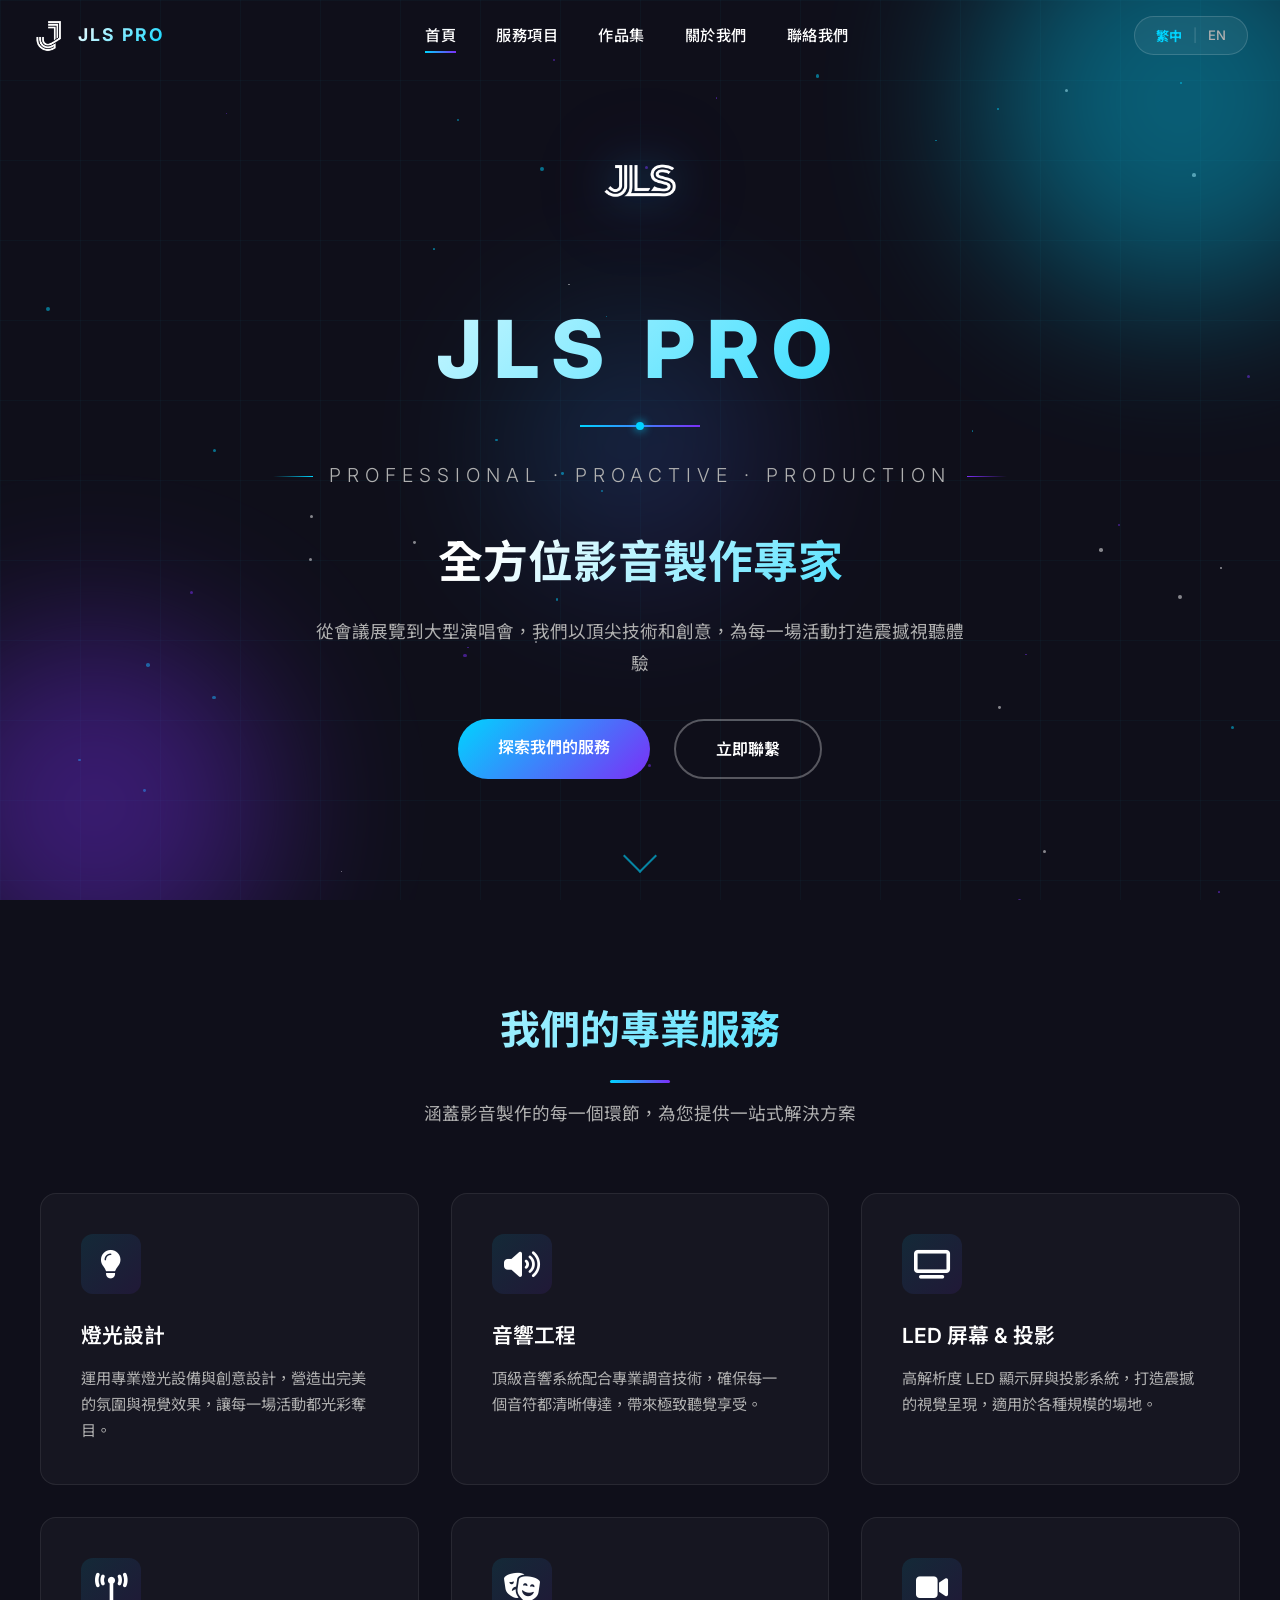
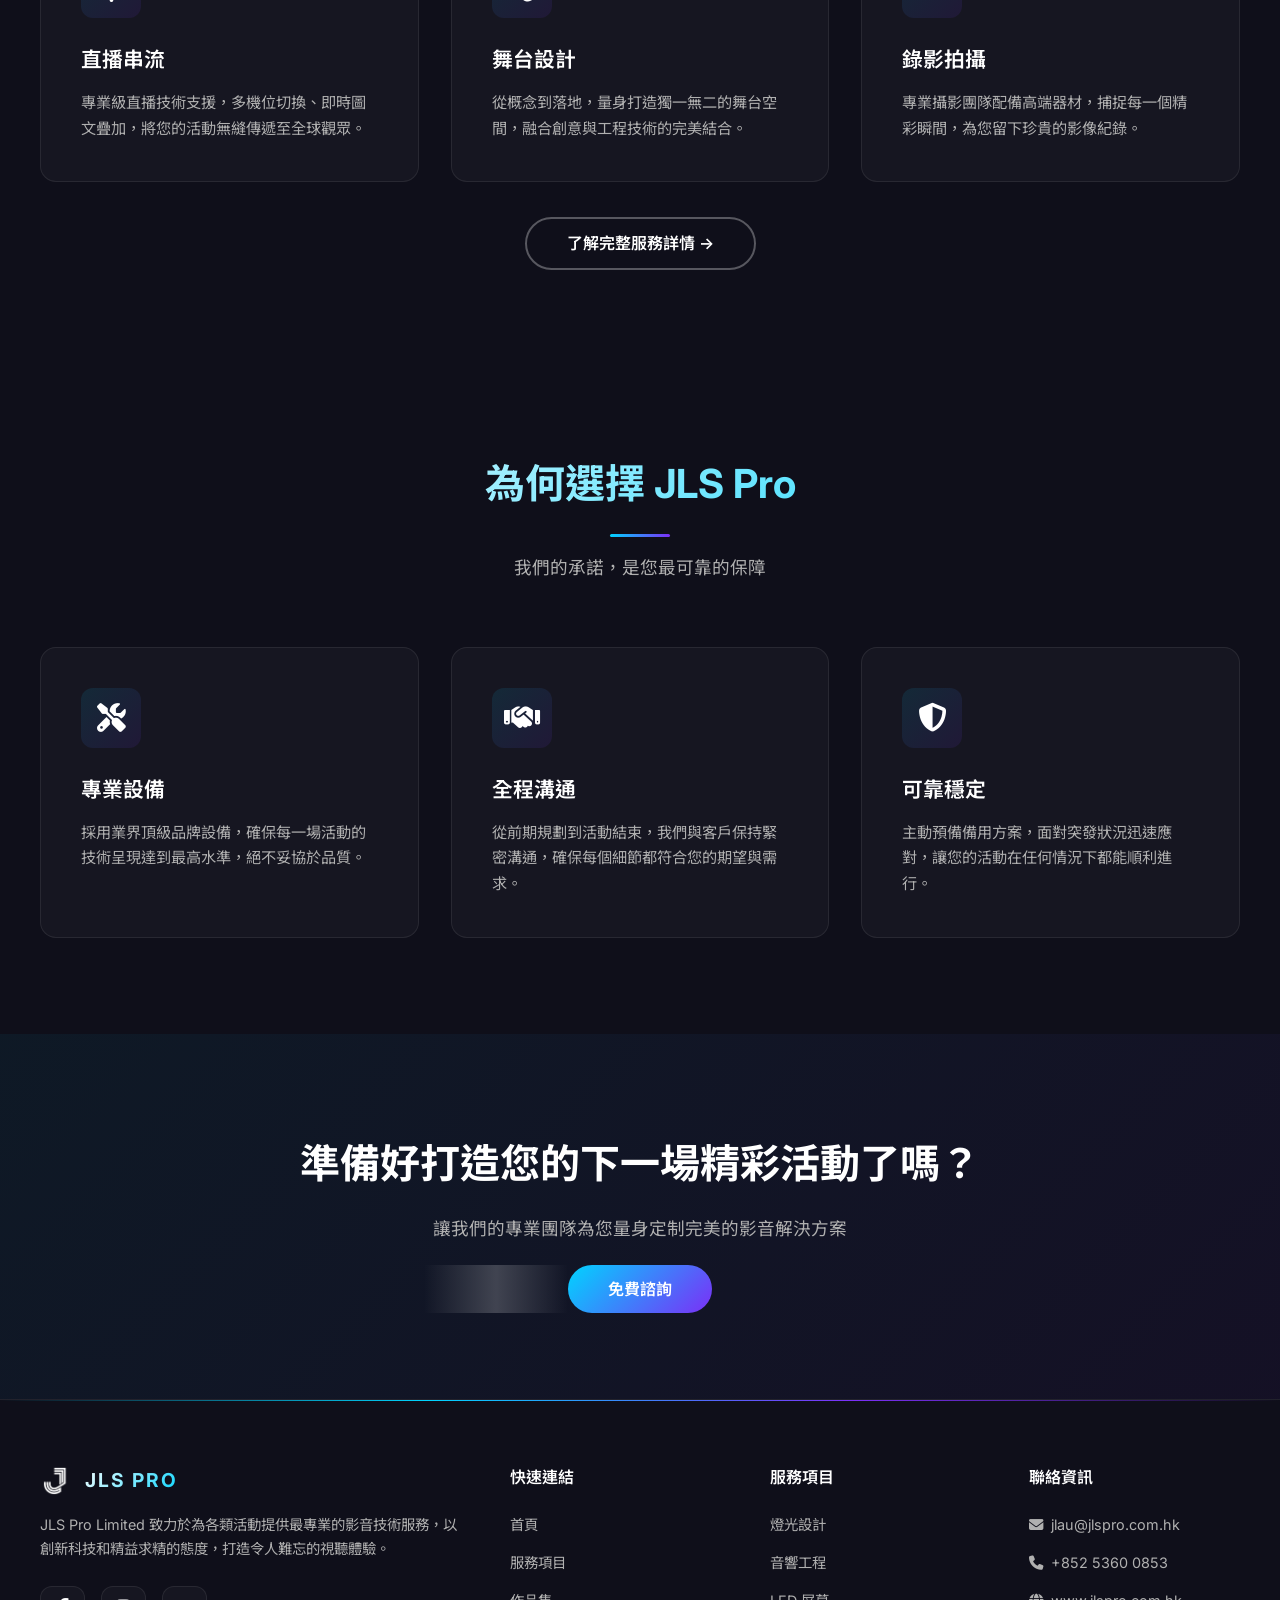
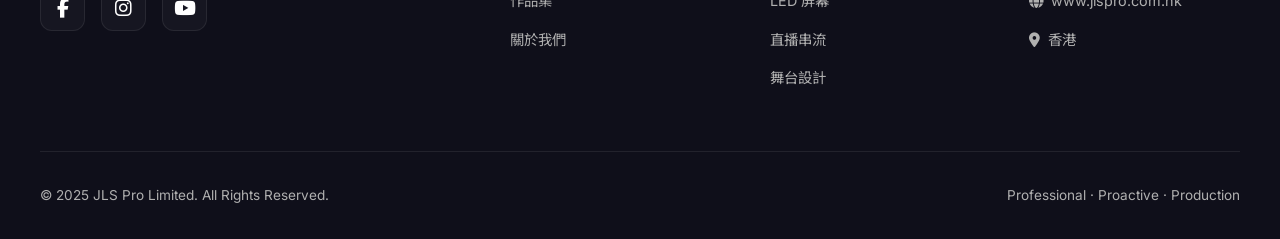
==== index.html @ c94f0316 "UI updates based on user feedback: - Remove horizontal scanline/glow effect from homepage - Replace " ====
<!DOCTYPE html>
<html lang="zh-Hant">
<head>
    <meta charset="UTF-8">
    <meta name="viewport" content="width=device-width, initial-scale=1.0">
    <title>JLS Pro Limited | Professional · Proactive · Production</title>
    <meta name="description" content="JLS Pro Limited 提供全方位影音服務，涵蓋燈光設計、音響工程、LED 屏幕、直播串流、舞台設計等專業服務。">
    <link rel="icon" type="image/png" href="assets/images/Jb.png">
    <link href="https://fonts.googleapis.com/css2?family=Inter:wght@300;400;500;600;700;800&family=Noto+Sans+TC:wght@300;400;500;700&display=swap" rel="stylesheet">
    <link rel="stylesheet" href="https://cdnjs.cloudflare.com/ajax/libs/font-awesome/6.5.0/css/all.min.css">
    <link rel="stylesheet" href="assets/css/style.css">
</head>
<body>
    <!-- Navigation -->
    <nav class="navbar">
        <div class="nav-container">
            <a href="index.html" class="nav-logo">
                <img src="assets/images/Jb.png" alt="JLS Pro">
                <span class="nav-logo-text">JLS PRO</span>
            </a>
            <ul class="nav-links">
                <li><a href="index.html" class="active" data-zh="首頁" data-en="Home">首頁</a></li>
                <li><a href="services.html" data-zh="服務項目" data-en="Services">服務項目</a></li>
                <li><a href="portfolio.html" data-zh="作品集" data-en="Portfolio">作品集</a></li>
                <li><a href="about.html" data-zh="關於我們" data-en="About">關於我們</a></li>
                <li><a href="contact.html" data-zh="聯絡我們" data-en="Contact">聯絡我們</a></li>
            </ul>
            <button id="lang-toggle" class="lang-toggle" aria-label="Switch Language">
                <span class="lang-opt-zh active">繁中</span>
                <span class="lang-separator">|</span>
                <span class="lang-opt-en">EN</span>
            </button>
            <div class="mobile-toggle">
                <span></span>
                <span></span>
                <span></span>
            </div>
        </div>
    </nav>

    <!-- Hero Section - Redesigned -->
    <section class="hero">
        <div class="hero-bg-animation"></div>
        <div class="hero-grid-lines"></div>
        <div class="hero-glow-orbs">
            <div class="orb orb-1"></div>
            <div class="orb orb-2"></div>
            <div class="orb orb-3"></div>
        </div>

        <div class="hero-content">
            <div class="hero-brand-mark">
                <img src="assets/images/JLSw.png" alt="JLS" class="j-icon">
            </div>
            <h1 class="hero-brand-title">JLS PRO</h1>
            <div class="hero-brand-line"></div>
            <p class="hero-tagline">Professional · Proactive · Production</p>
            <h2 class="hero-title" data-zh="全方位影音製作專家" data-en="Complete Audio Visual Production Experts">全方位影音製作專家</h2>
            <p class="hero-subtitle" data-zh="從會議展覽到大型演唱會，我們以頂尖技術和創意，為每一場活動打造震撼視聽體驗" data-en="From conferences and exhibitions to large-scale concerts, we deliver stunning audio visual experiences with cutting-edge technology and creativity">從會議展覽到大型演唱會，我們以頂尖技術和創意，為每一場活動打造震撼視聽體驗</p>
            <div class="hero-cta">
                <a href="services.html" class="btn-primary" data-zh="探索我們的服務" data-en="Explore Our Services">探索我們的服務</a>
                <a href="contact.html" class="btn-secondary" data-zh="立即聯繫" data-en="Get in Touch">立即聯繫</a>
            </div>
        </div>
        <div class="hero-scroll-indicator">
            <span></span>
        </div>
    </section>

    <!-- Services Overview -->
    <section class="section section-dark" id="services-overview">
        <div class="container">
            <div class="section-header animate-on-scroll">
                <h2 data-zh="我們的專業服務" data-en="Our Professional Services">我們的專業服務</h2>
                <div class="section-divider"></div>
                <p data-zh="涵蓋影音製作的每一個環節，為您提供一站式解決方案" data-en="Covering every aspect of AV production with comprehensive one-stop solutions">涵蓋影音製作的每一個環節，為您提供一站式解決方案</p>
            </div>
            <div class="services-grid">
                <div class="service-card animate-on-scroll stagger-1">
                    <div class="service-icon"><i class="fas fa-lightbulb"></i></div>
                    <h3 data-zh="燈光設計" data-en="Lighting Design">燈光設計</h3>
                    <p data-zh="運用專業燈光設備與創意設計，營造出完美的氛圍與視覺效果，讓每一場活動都光彩奪目。" data-en="Utilising professional lighting equipment and creative design to craft the perfect ambience and visual effects, making every event shine.">運用專業燈光設備與創意設計，營造出完美的氛圍與視覺效果，讓每一場活動都光彩奪目。</p>
                </div>
                <div class="service-card animate-on-scroll stagger-2">
                    <div class="service-icon"><i class="fas fa-volume-up"></i></div>
                    <h3 data-zh="音響工程" data-en="Sound Engineering">音響工程</h3>
                    <p data-zh="頂級音響系統配合專業調音技術，確保每一個音符都清晰傳達，帶來極致聽覺享受。" data-en="Premium sound systems paired with professional mixing techniques, ensuring every note is delivered with crystal clarity for an exceptional auditory experience.">頂級音響系統配合專業調音技術，確保每一個音符都清晰傳達，帶來極致聽覺享受。</p>
                </div>
                <div class="service-card animate-on-scroll stagger-3">
                    <div class="service-icon"><i class="fas fa-tv"></i></div>
                    <h3 data-zh="LED 屏幕 & 投影" data-en="LED Screens & Projection">LED 屏幕 &amp; 投影</h3>
                    <p data-zh="高解析度 LED 顯示屏與投影系統，打造震撼的視覺呈現，適用於各種規模的場地。" data-en="High-resolution LED displays and projection systems delivering impactful visual presentations for venues of all sizes.">高解析度 LED 顯示屏與投影系統，打造震撼的視覺呈現，適用於各種規模的場地。</p>
                </div>
                <div class="service-card animate-on-scroll stagger-4">
                    <div class="service-icon"><i class="fas fa-broadcast-tower"></i></div>
                    <h3 data-zh="直播串流" data-en="Live Streaming">直播串流</h3>
                    <p data-zh="專業級直播技術支援，多機位切換、即時圖文疊加，將您的活動無縫傳遞至全球觀眾。" data-en="Professional live streaming support with multi-camera switching and real-time graphics overlay, seamlessly broadcasting your event to a global audience.">專業級直播技術支援，多機位切換、即時圖文疊加，將您的活動無縫傳遞至全球觀眾。</p>
                </div>
                <div class="service-card animate-on-scroll stagger-5">
                    <div class="service-icon"><i class="fas fa-theater-masks"></i></div>
                    <h3 data-zh="舞台設計" data-en="Stage Design">舞台設計</h3>
                    <p data-zh="從概念到落地，量身打造獨一無二的舞台空間，融合創意與工程技術的完美結合。" data-en="From concept to execution, we create bespoke stage environments that seamlessly blend creative vision with engineering excellence.">從概念到落地，量身打造獨一無二的舞台空間，融合創意與工程技術的完美結合。</p>
                </div>
                <div class="service-card animate-on-scroll stagger-6">
                    <div class="service-icon"><i class="fas fa-video"></i></div>
                    <h3 data-zh="錄影拍攝" data-en="Video Production">錄影拍攝</h3>
                    <p data-zh="專業攝影團隊配備高端器材，捕捉每一個精彩瞬間，為您留下珍貴的影像紀錄。" data-en="Our professional videography team equipped with high-end gear captures every memorable moment, preserving precious visual records for you.">專業攝影團隊配備高端器材，捕捉每一個精彩瞬間，為您留下珍貴的影像紀錄。</p>
                </div>
            </div>
            <div style="text-align: center; margin-top: 3rem;" class="animate-on-scroll">
                <a href="services.html" class="btn-secondary" data-zh="了解完整服務詳情 →" data-en="View Full Service Details →">了解完整服務詳情 →</a>
            </div>
        </div>
    </section>

    <!-- Why Choose Us -->
    <section class="section section-darker" id="why-us">
        <div class="container">
            <div class="section-header animate-on-scroll">
                <h2 data-zh="為何選擇 JLS Pro" data-en="Why Choose JLS Pro">為何選擇 JLS Pro</h2>
                <div class="section-divider"></div>
                <p data-zh="我們的承諾，是您最可靠的保障" data-en="Our commitment is your most reliable assurance">我們的承諾，是您最可靠的保障</p>
            </div>
            <div class="services-grid">
                <div class="service-card animate-on-scroll stagger-1">
                    <div class="service-icon"><i class="fas fa-tools"></i></div>
                    <h3 data-zh="專業設備" data-en="Professional Equipment">專業設備</h3>
                    <p data-zh="採用業界頂級品牌設備，確保每一場活動的技術呈現達到最高水準，絕不妥協於品質。" data-en="We deploy industry-leading equipment to ensure the highest technical standards at every event, never compromising on quality.">採用業界頂級品牌設備，確保每一場活動的技術呈現達到最高水準，絕不妥協於品質。</p>
                </div>
                <div class="service-card animate-on-scroll stagger-2">
                    <div class="service-icon"><i class="fas fa-handshake"></i></div>
                    <h3 data-zh="全程溝通" data-en="End-to-End Communication">全程溝通</h3>
                    <p data-zh="從前期規劃到活動結束，我們與客戶保持緊密溝通，確保每個細節都符合您的期望與需求。" data-en="From pre-production planning to event wrap-up, we maintain close communication with clients to ensure every detail meets your expectations.">從前期規劃到活動結束，我們與客戶保持緊密溝通，確保每個細節都符合您的期望與需求。</p>
                </div>
                <div class="service-card animate-on-scroll stagger-3">
                    <div class="service-icon"><i class="fas fa-shield-alt"></i></div>
                    <h3 data-zh="可靠穩定" data-en="Reliable & Dependable">可靠穩定</h3>
                    <p data-zh="主動預備備用方案，面對突發狀況迅速應對，讓您的活動在任何情況下都能順利進行。" data-en="We proactively prepare contingency plans and respond swiftly to unexpected situations, ensuring your event runs smoothly under any circumstances.">主動預備備用方案，面對突發狀況迅速應對，讓您的活動在任何情況下都能順利進行。</p>
                </div>
            </div>
        </div>
    </section>

    <!-- CTA Section -->
    <section class="cta-section section-darker">
        <div class="container animate-on-scroll">
            <h2 data-zh="準備好打造您的下一場精彩活動了嗎？" data-en="Ready to Create Your Next Outstanding Event?">準備好打造您的下一場精彩活動了嗎？</h2>
            <p data-zh="讓我們的專業團隊為您量身定制完美的影音解決方案" data-en="Let our professional team tailor the perfect AV solution for you">讓我們的專業團隊為您量身定制完美的影音解決方案</p>
            <a href="contact.html" class="btn-primary" data-zh="免費諮詢" data-en="Free Consultation">免費諮詢</a>
        </div>
    </section>

    <!-- Footer -->
    <footer class="footer">
        <div class="footer-grid">
            <div class="footer-brand">
                <div class="footer-brand-header">
                    <img src="assets/images/Jb.png" alt="JLS Pro">
                    <span class="footer-brand-name">JLS PRO</span>
                </div>
                <p data-zh="JLS Pro Limited 致力於為各類活動提供最專業的影音技術服務，以創新科技和精益求精的態度，打造令人難忘的視聽體驗。" data-en="JLS Pro Limited is dedicated to providing professional audio visual technical services for all types of events, delivering unforgettable experiences through innovative technology and relentless pursuit of excellence.">JLS Pro Limited 致力於為各類活動提供最專業的影音技術服務，以創新科技和精益求精的態度，打造令人難忘的視聽體驗。</p>
                <div class="social-links" style="margin-top: 1.5rem;">
                    <a href="https://www.facebook.com/profile.php?id=61583541550779" target="_blank" class="social-link"><i class="fab fa-facebook-f"></i></a>
                    <a href="#" class="social-link"><i class="fab fa-instagram"></i></a>
                    <a href="#" class="social-link"><i class="fab fa-youtube"></i></a>
                </div>
            </div>
            <div class="footer-col">
                <h4 data-zh="快速連結" data-en="Quick Links">快速連結</h4>
                <ul>
                    <li><a href="index.html" data-zh="首頁" data-en="Home">首頁</a></li>
                    <li><a href="services.html" data-zh="服務項目" data-en="Services">服務項目</a></li>
                    <li><a href="portfolio.html" data-zh="作品集" data-en="Portfolio">作品集</a></li>
                    <li><a href="about.html" data-zh="關於我們" data-en="About">關於我們</a></li>
                </ul>
            </div>
            <div class="footer-col">
                <h4 data-zh="服務項目" data-en="Services">服務項目</h4>
                <ul>
                    <li><a href="services.html" data-zh="燈光設計" data-en="Lighting Design">燈光設計</a></li>
                    <li><a href="services.html" data-zh="音響工程" data-en="Sound Engineering">音響工程</a></li>
                    <li><a href="services.html" data-zh="LED 屏幕" data-en="LED Screens">LED 屏幕</a></li>
                    <li><a href="services.html" data-zh="直播串流" data-en="Live Streaming">直播串流</a></li>
                    <li><a href="services.html" data-zh="舞台設計" data-en="Stage Design">舞台設計</a></li>
                </ul>
            </div>
            <div class="footer-col">
                <h4 data-zh="聯絡資訊" data-en="Contact Info">聯絡資訊</h4>
                <ul>
                    <li><a href="mailto:jlau@jlspro.com.hk" data-zh-html="<i class='fas fa-envelope' style='margin-right: 8px;'></i>jlau@jlspro.com.hk" data-en-html="<i class='fas fa-envelope' style='margin-right: 8px;'></i>jlau@jlspro.com.hk"><i class="fas fa-envelope" style="margin-right: 8px;"></i>jlau@jlspro.com.hk</a></li>
                    <li><a href="tel:+85253600853" data-zh-html="<i class='fas fa-phone' style='margin-right: 8px;'></i>+852 5360 0853" data-en-html="<i class='fas fa-phone' style='margin-right: 8px;'></i>+852 5360 0853"><i class="fas fa-phone" style="margin-right: 8px;"></i>+852 5360 0853</a></li>
                    <li><a href="https://www.jlspro.com.hk" target="_blank" data-zh-html="<i class='fas fa-globe' style='margin-right: 8px;'></i>www.jlspro.com.hk" data-en-html="<i class='fas fa-globe' style='margin-right: 8px;'></i>www.jlspro.com.hk"><i class="fas fa-globe" style="margin-right: 8px;"></i>www.jlspro.com.hk</a></li>
                    <li><a href="contact.html" data-zh-html="<i class='fas fa-map-marker-alt' style='margin-right: 8px;'></i>香港" data-en-html="<i class='fas fa-map-marker-alt' style='margin-right: 8px;'></i>Hong Kong"><i class="fas fa-map-marker-alt" style="margin-right: 8px;"></i>香港</a></li>
                </ul>
            </div>
        </div>
        <div class="footer-bottom">
            <p>&copy; 2025 JLS Pro Limited. All Rights Reserved.</p>
            <p>Professional · Proactive · Production</p>
        </div>
    </footer>

    <script src="assets/js/main.js"></script>
    <script src="assets/js/lang.js"></script>
</body>
</html>
---- assets/css/style.css ----
/* ========================================
   JLS Pro Limited - Main Stylesheet
   Professional · Proactive · Production
   Redesigned: Tech-forward, Dynamic, Premium AV
   ======================================== */

/* CSS Variables */
:root {
    --primary-black: #0a0a0a;
    --secondary-black: #1a1a2e;
    --dark-bg: #0f0f1a;
    --accent-blue: #00d4ff;
    --accent-purple: #7b2ff7;
    --gradient-start: #00d4ff;
    --gradient-end: #7b2ff7;
    --text-white: #ffffff;
    --text-gray: #b0b0b0;
    --text-light-gray: #e0e0e0;
    --card-bg: rgba(255, 255, 255, 0.03);
    --card-border: rgba(255, 255, 255, 0.08);
    --glow-blue: rgba(0, 212, 255, 0.3);
    --glow-purple: rgba(123, 47, 247, 0.3);
    --font-main: 'Inter', 'Noto Sans TC', sans-serif;
    --transition-smooth: all 0.4s cubic-bezier(0.4, 0, 0.2, 1);
}

/* Reset & Base */
*, *::before, *::after {
    margin: 0;
    padding: 0;
    box-sizing: border-box;
}

html {
    scroll-behavior: smooth;
    font-size: 16px;
}

body {
    font-family: var(--font-main);
    background-color: var(--dark-bg);
    color: var(--text-white);
    line-height: 1.7;
    overflow-x: hidden;
}

a {
    text-decoration: none;
    color: inherit;
    transition: var(--transition-smooth);
}

img {
    max-width: 100%;
    height: auto;
}

/* ========================================
   Navigation
   ======================================== */
.navbar {
    position: fixed;
    top: 0;
    left: 0;
    width: 100%;
    z-index: 1000;
    padding: 1rem 2rem;
    transition: var(--transition-smooth);
    background: transparent;
}

.navbar.scrolled {
    background: rgba(10, 10, 10, 0.95);
    backdrop-filter: blur(20px);
    border-bottom: 1px solid var(--card-border);
    padding: 0.7rem 2rem;
}

.nav-container {
    max-width: 1400px;
    margin: 0 auto;
    display: flex;
    justify-content: space-between;
    align-items: center;
}

.nav-logo {
    display: flex;
    align-items: center;
    gap: 0.6rem;
}

.nav-logo img {
    height: 36px;
    width: 36px;
    object-fit: contain;
    filter: invert(1);
    transition: var(--transition-smooth);
}

.navbar.scrolled .nav-logo img {
    height: 30px;
    width: 30px;
}

.nav-logo-text {
    font-size: 1.1rem;
    font-weight: 700;
    letter-spacing: 2px;
    background: linear-gradient(135deg, var(--text-white), var(--accent-blue));
    -webkit-background-clip: text;
    -webkit-text-fill-color: transparent;
    background-clip: text;
}

.nav-links {
    display: flex;
    list-style: none;
    gap: 2.5rem;
}

.nav-links a {
    font-size: 0.95rem;
    font-weight: 500;
    letter-spacing: 0.5px;
    position: relative;
    padding: 0.5rem 0;
}

.nav-links a::after {
    content: '';
    position: absolute;
    bottom: 0;
    left: 0;
    width: 0;
    height: 2px;
    background: linear-gradient(90deg, var(--accent-blue), var(--accent-purple));
    transition: width 0.3s ease;
}

.nav-links a:hover::after,
.nav-links a.active::after {
    width: 100%;
}

.nav-links a:hover {
    color: var(--accent-blue);
}

/* Mobile Menu */
.mobile-toggle {
    display: none;
    flex-direction: column;
    gap: 5px;
    cursor: pointer;
    z-index: 1001;
}

.mobile-toggle span {
    width: 28px;
    height: 2px;
    background: var(--text-white);
    transition: var(--transition-smooth);
}

/* ========================================
   Hero Section - Redesigned
   ======================================== */
.hero {
    position: relative;
    min-height: 100vh;
    display: flex;
    align-items: center;
    justify-content: center;
    overflow: hidden;
    background: var(--dark-bg);
}

.hero-bg-animation {
    position: absolute;
    top: 0;
    left: 0;
    width: 100%;
    height: 100%;
    z-index: 0;
}

.hero-bg-animation .particle {
    position: absolute;
    width: 2px;
    height: 2px;
    background: var(--accent-blue);
    border-radius: 50%;
    animation: float-particle 6s infinite ease-in-out;
    opacity: 0.5;
}

@keyframes float-particle {
    0%, 100% { transform: translateY(0) translateX(0); opacity: 0.5; }
    50% { transform: translateY(-100px) translateX(50px); opacity: 1; }
}

.hero-grid-lines {
    position: absolute;
    top: 0;
    left: 0;
    width: 100%;
    height: 100%;
    background-image: 
        linear-gradient(rgba(0, 212, 255, 0.03) 1px, transparent 1px),
        linear-gradient(90deg, rgba(0, 212, 255, 0.03) 1px, transparent 1px);
    background-size: 80px 80px;
    animation: grid-move 20s linear infinite;
}

@keyframes grid-move {
    0% { transform: perspective(500px) rotateX(60deg) translateY(0); }
    100% { transform: perspective(500px) rotateX(60deg) translateY(80px); }
}

/* Hero Glow Orbs */
.hero-glow-orbs {
    position: absolute;
    top: 0;
    left: 0;
    width: 100%;
    height: 100%;
    z-index: 0;
    overflow: hidden;
}

.hero-glow-orbs .orb {
    position: absolute;
    border-radius: 50%;
    filter: blur(80px);
    opacity: 0.4;
    animation: orb-float 8s ease-in-out infinite;
}

.hero-glow-orbs .orb-1 {
    width: 400px;
    height: 400px;
    background: var(--accent-blue);
    top: -100px;
    right: -100px;
    animation-delay: 0s;
}

.hero-glow-orbs .orb-2 {
    width: 350px;
    height: 350px;
    background: var(--accent-purple);
    bottom: -80px;
    left: -80px;
    animation-delay: 3s;
}

.hero-glow-orbs .orb-3 {
    width: 250px;
    height: 250px;
    background: linear-gradient(135deg, var(--accent-blue), var(--accent-purple));
    top: 50%;
    left: 50%;
    transform: translate(-50%, -50%);
    animation-delay: 5s;
    opacity: 0.2;
}

@keyframes orb-float {
    0%, 100% { transform: translate(0, 0) scale(1); }
    33% { transform: translate(30px, -30px) scale(1.05); }
    66% { transform: translate(-20px, 20px) scale(0.95); }
}

.hero-glow-orbs .orb-3 {
    animation-name: orb-float-center;
}

@keyframes orb-float-center {
    0%, 100% { transform: translate(-50%, -50%) scale(1); }
    33% { transform: translate(-50%, -50%) scale(1.1); }
    66% { transform: translate(-50%, -50%) scale(0.9); }
}

/* Hero Content */
.hero-content {
    position: relative;
    z-index: 2;
    text-align: center;
    padding: 0 2rem;
    max-width: 900px;
}

/* Hero Brand Mark - CSS J Letter */
.hero-brand-mark {
    position: relative;
    display: inline-block;
    margin-bottom: 2rem;
}

.hero-brand-mark .j-icon {
    width: 120px;
    height: 120px;
    object-fit: contain;
    filter: drop-shadow(0 0 20px var(--glow-blue)) drop-shadow(0 0 40px var(--glow-purple));
    animation: brand-pulse 4s ease-in-out infinite;
}

@keyframes brand-pulse {
    0%, 100% { 
        filter: drop-shadow(0 0 20px var(--glow-blue)) drop-shadow(0 0 40px rgba(123, 47, 247, 0.2));
        transform: scale(1);
    }
    50% { 
        filter: drop-shadow(0 0 30px var(--glow-purple)) drop-shadow(0 0 60px var(--glow-blue));
        transform: scale(1.05);
    }
}

/* Hero Main Title - JLS PRO as CSS text */
.hero-brand-title {
    font-size: 5rem;
    font-weight: 800;
    letter-spacing: 12px;
    margin-bottom: 0.5rem;
    background: linear-gradient(135deg, #ffffff 0%, var(--accent-blue) 50%, var(--accent-purple) 100%);
    -webkit-background-clip: text;
    -webkit-text-fill-color: transparent;
    background-clip: text;
    background-size: 200% 200%;
    animation: gradient-shift 4s ease-in-out infinite, fadeInUp 1s ease 0.2s both;
    position: relative;
    text-transform: uppercase;
}

.hero-brand-title::after {
    content: 'JLS PRO';
    position: absolute;
    top: 0;
    left: 0;
    width: 100%;
    font-size: 5rem;
    font-weight: 800;
    letter-spacing: 12px;
    background: linear-gradient(135deg, var(--accent-blue), var(--accent-purple));
    -webkit-background-clip: text;
    -webkit-text-fill-color: transparent;
    background-clip: text;
    opacity: 0;
    animation: text-flicker 4s ease-in-out infinite;
    pointer-events: none;
}

@keyframes gradient-shift {
    0%, 100% { background-position: 0% 50%; }
    50% { background-position: 100% 50%; }
}

@keyframes text-flicker {
    0%, 100% { opacity: 0; }
    50% { opacity: 0.3; }
}

/* Hero Tagline - Professional · Proactive · Production */
.hero-tagline {
    font-size: 1.2rem;
    color: var(--text-gray);
    letter-spacing: 6px;
    margin-bottom: 2rem;
    animation: fadeInUp 1s ease 0.4s both;
    position: relative;
    text-transform: uppercase;
    font-weight: 300;
}

.hero-tagline::before,
.hero-tagline::after {
    content: '';
    display: inline-block;
    width: 40px;
    height: 1px;
    background: linear-gradient(90deg, transparent, var(--accent-blue));
    vertical-align: middle;
    margin: 0 1rem;
}

.hero-tagline::after {
    background: linear-gradient(90deg, var(--accent-purple), transparent);
}

/* Decorative line under brand */
.hero-brand-line {
    width: 120px;
    height: 2px;
    background: linear-gradient(90deg, var(--accent-blue), var(--accent-purple));
    margin: 0 auto 2rem;
    position: relative;
    animation: fadeInUp 1s ease 0.3s both;
}

.hero-brand-line::before {
    content: '';
    position: absolute;
    top: -3px;
    left: 50%;
    transform: translateX(-50%);
    width: 8px;
    height: 8px;
    background: var(--accent-blue);
    border-radius: 50%;
    box-shadow: 0 0 10px var(--accent-blue);
    animation: line-dot-pulse 2s ease-in-out infinite;
}

@keyframes line-dot-pulse {
    0%, 100% { box-shadow: 0 0 10px var(--accent-blue); }
    50% { box-shadow: 0 0 20px var(--accent-purple), 0 0 40px var(--accent-blue); }
}

.hero-title {
    font-size: 2.8rem;
    font-weight: 700;
    margin-bottom: 1rem;
    background: linear-gradient(135deg, var(--text-white) 30%, var(--accent-blue));
    -webkit-background-clip: text;
    -webkit-text-fill-color: transparent;
    background-clip: text;
    animation: fadeInUp 1s ease 0.5s both;
}

.hero-subtitle {
    font-size: 1.1rem;
    color: var(--text-gray);
    max-width: 650px;
    margin: 0 auto 2.5rem;
    line-height: 1.8;
    animation: fadeInUp 1s ease 0.7s both;
}

.hero-cta {
    display: inline-flex;
    gap: 1.5rem;
    animation: fadeInUp 1s ease 0.9s both;
}



/* Buttons */
.btn-primary {
    padding: 0.9rem 2.5rem;
    background: linear-gradient(135deg, var(--accent-blue), var(--accent-purple));
    border: none;
    border-radius: 50px;
    color: var(--text-white);
    font-size: 1rem;
    font-weight: 600;
    cursor: pointer;
    transition: var(--transition-smooth);
    position: relative;
    overflow: hidden;
}

.btn-primary::before {
    content: '';
    position: absolute;
    top: 0;
    left: -100%;
    width: 100%;
    height: 100%;
    background: linear-gradient(90deg, transparent, rgba(255,255,255,0.2), transparent);
    transition: left 0.5s;
}

.btn-primary:hover::before {
    left: 100%;
}

.btn-primary:hover {
    transform: translateY(-3px);
    box-shadow: 0 10px 40px var(--glow-blue);
}

.btn-secondary {
    padding: 0.9rem 2.5rem;
    background: transparent;
    border: 2px solid rgba(255, 255, 255, 0.3);
    border-radius: 50px;
    color: var(--text-white);
    font-size: 1rem;
    font-weight: 600;
    cursor: pointer;
    transition: var(--transition-smooth);
}

.btn-secondary:hover {
    border-color: var(--accent-blue);
    color: var(--accent-blue);
    transform: translateY(-3px);
    box-shadow: 0 10px 40px rgba(0, 212, 255, 0.1);
}

.hero-scroll-indicator {
    position: absolute;
    bottom: 2rem;
    left: 50%;
    transform: translateX(-50%);
    animation: bounce 2s infinite;
    z-index: 2;
}

.hero-scroll-indicator span {
    display: block;
    width: 24px;
    height: 24px;
    border-right: 2px solid var(--accent-blue);
    border-bottom: 2px solid var(--accent-blue);
    transform: rotate(45deg);
    opacity: 0.6;
}

@keyframes bounce {
    0%, 20%, 50%, 80%, 100% { transform: translateX(-50%) translateY(0); }
    40% { transform: translateX(-50%) translateY(-10px); }
    60% { transform: translateX(-50%) translateY(-5px); }
}

/* ========================================
   Sections Common
   ======================================== */
.section {
    padding: 6rem 2rem;
    position: relative;
}

.section-dark {
    background: var(--dark-bg);
}

.section-darker {
    background: var(--dark-bg);
}

.container {
    max-width: 1200px;
    margin: 0 auto;
}

.section-header {
    text-align: center;
    margin-bottom: 4rem;
}

.section-header h2 {
    font-size: 2.5rem;
    font-weight: 700;
    margin-bottom: 1rem;
    background: linear-gradient(135deg, var(--text-white), var(--accent-blue));
    -webkit-background-clip: text;
    -webkit-text-fill-color: transparent;
    background-clip: text;
}

.section-header p {
    font-size: 1.1rem;
    color: var(--text-gray);
    max-width: 600px;
    margin: 0 auto;
}

.section-divider {
    width: 60px;
    height: 3px;
    background: linear-gradient(90deg, var(--accent-blue), var(--accent-purple));
    margin: 1rem auto;
    border-radius: 2px;
}

/* ========================================
   Services Grid
   ======================================== */
.services-grid {
    display: grid;
    grid-template-columns: repeat(auto-fit, minmax(300px, 1fr));
    gap: 2rem;
}

.service-card {
    background: var(--card-bg);
    border: 1px solid var(--card-border);
    border-radius: 16px;
    padding: 2.5rem;
    transition: var(--transition-smooth);
    position: relative;
    overflow: hidden;
}

.service-card::before {
    content: '';
    position: absolute;
    top: 0;
    left: 0;
    width: 100%;
    height: 100%;
    background: linear-gradient(135deg, rgba(0, 212, 255, 0.05), rgba(123, 47, 247, 0.05));
    opacity: 0;
    transition: opacity 0.4s ease;
}

.service-card:hover::before {
    opacity: 1;
}

.service-card:hover {
    transform: translateY(-8px);
    border-color: rgba(0, 212, 255, 0.3);
    box-shadow: 0 20px 60px rgba(0, 212, 255, 0.1);
}

.service-icon {
    width: 60px;
    height: 60px;
    border-radius: 12px;
    background: linear-gradient(135deg, rgba(0, 212, 255, 0.1), rgba(123, 47, 247, 0.1));
    display: flex;
    align-items: center;
    justify-content: center;
    margin-bottom: 1.5rem;
    font-size: 1.8rem;
}

.service-card h3 {
    font-size: 1.3rem;
    font-weight: 600;
    margin-bottom: 0.8rem;
}

.service-card p {
    color: var(--text-gray);
    font-size: 0.95rem;
    line-height: 1.7;
}

/* ========================================
   Portfolio / Cases Grid
   ======================================== */
.portfolio-grid {
    display: grid;
    grid-template-columns: repeat(auto-fit, minmax(350px, 1fr));
    gap: 2rem;
}

.portfolio-card {
    position: relative;
    border-radius: 16px;
    overflow: hidden;
    aspect-ratio: 16/10;
    background: var(--secondary-black);
    border: 1px solid var(--card-border);
    transition: var(--transition-smooth);
}

.portfolio-card:hover {
    transform: translateY(-5px);
    box-shadow: 0 20px 60px rgba(0, 212, 255, 0.15);
}

.portfolio-card-img {
    width: 100%;
    height: 100%;
    object-fit: cover;
    transition: transform 0.6s ease;
}

.portfolio-card:hover .portfolio-card-img {
    transform: scale(1.05);
}

.portfolio-card-overlay {
    position: absolute;
    bottom: 0;
    left: 0;
    width: 100%;
    padding: 2rem;
    background: linear-gradient(transparent, rgba(0, 0, 0, 0.9));
    transform: translateY(20px);
    opacity: 0;
    transition: var(--transition-smooth);
}

.portfolio-card:hover .portfolio-card-overlay {
    transform: translateY(0);
    opacity: 1;
}

.portfolio-card-overlay h3 {
    font-size: 1.2rem;
    margin-bottom: 0.5rem;
}

.portfolio-card-overlay p {
    font-size: 0.9rem;
    color: var(--text-gray);
}

.portfolio-tag {
    display: inline-block;
    padding: 0.3rem 0.8rem;
    background: linear-gradient(135deg, var(--accent-blue), var(--accent-purple));
    border-radius: 20px;
    font-size: 0.75rem;
    font-weight: 600;
    margin-top: 0.5rem;
}

/* ========================================
   Testimonials
   ======================================== */
.testimonials-grid {
    display: grid;
    grid-template-columns: repeat(auto-fit, minmax(350px, 1fr));
    gap: 2rem;
}

.testimonial-card {
    background: var(--card-bg);
    border: 1px solid var(--card-border);
    border-radius: 16px;
    padding: 2.5rem;
    position: relative;
    transition: var(--transition-smooth);
}

.testimonial-card:hover {
    border-color: rgba(123, 47, 247, 0.3);
    transform: translateY(-5px);
}

.testimonial-card .quote-icon {
    font-size: 3rem;
    background: linear-gradient(135deg, var(--accent-blue), var(--accent-purple));
    -webkit-background-clip: text;
    -webkit-text-fill-color: transparent;
    background-clip: text;
    margin-bottom: 1rem;
    line-height: 1;
}

.testimonial-card p {
    color: var(--text-light-gray);
    font-size: 1rem;
    line-height: 1.8;
    margin-bottom: 1.5rem;
    font-style: italic;
}

.testimonial-author {
    display: flex;
    align-items: center;
    gap: 1rem;
}

.testimonial-author-avatar {
    width: 48px;
    height: 48px;
    border-radius: 50%;
    background: linear-gradient(135deg, var(--accent-blue), var(--accent-purple));
    display: flex;
    align-items: center;
    justify-content: center;
    font-weight: 700;
    font-size: 1.1rem;
}

.testimonial-author-info h4 {
    font-size: 1rem;
    font-weight: 600;
}

.testimonial-author-info span {
    font-size: 0.85rem;
    color: var(--text-gray);
}

/* ========================================
   CTA Section
   ======================================== */
.cta-section {
    padding: 6rem 2rem;
    text-align: center;
    position: relative;
    overflow: hidden;
}

.cta-section::before {
    content: '';
    position: absolute;
    top: 0;
    left: 0;
    width: 100%;
    height: 100%;
    background: linear-gradient(135deg, rgba(0, 212, 255, 0.05), rgba(123, 47, 247, 0.05));
}

.cta-section h2 {
    font-size: 2.5rem;
    font-weight: 700;
    margin-bottom: 1rem;
    position: relative;
}

.cta-section p {
    font-size: 1.1rem;
    color: var(--text-gray);
    margin-bottom: 2rem;
    position: relative;
}

/* ========================================
   About Page
   ======================================== */
.about-intro {
    display: grid;
    grid-template-columns: 1fr 1fr;
    gap: 4rem;
    align-items: center;
}

.about-text h3 {
    font-size: 1.8rem;
    margin-bottom: 1.5rem;
    background: linear-gradient(135deg, var(--text-white), var(--accent-blue));
    -webkit-background-clip: text;
    -webkit-text-fill-color: transparent;
    background-clip: text;
}

.about-text p {
    color: var(--text-gray);
    margin-bottom: 1.2rem;
    line-height: 1.8;
}

.about-image {
    border-radius: 16px;
    overflow: hidden;
    border: 1px solid var(--card-border);
    position: relative;
}

.about-image img {
    width: 100%;
    height: 100%;
    object-fit: cover;
}

/* About brand display - replaces raw logo image */
.about-brand-display {
    border-radius: 16px;
    overflow: hidden;
    border: 1px solid var(--card-border);
    background: var(--primary-black);
    padding: 4rem 2rem;
    display: flex;
    flex-direction: column;
    align-items: center;
    justify-content: center;
    position: relative;
    min-height: 300px;
}

.about-brand-display::before {
    content: '';
    position: absolute;
    top: 0;
    left: 0;
    width: 100%;
    height: 100%;
    background: radial-gradient(ellipse at center, rgba(0, 212, 255, 0.05) 0%, transparent 70%);
}

.about-brand-display .brand-j-icon {
    width: 80px;
    height: 80px;
    object-fit: contain;
    filter: invert(1) drop-shadow(0 0 15px var(--glow-blue));
    margin-bottom: 1.5rem;
    position: relative;
}

.about-brand-display .brand-text {
    font-size: 2.5rem;
    font-weight: 800;
    letter-spacing: 8px;
    background: linear-gradient(135deg, #ffffff, var(--accent-blue));
    -webkit-background-clip: text;
    -webkit-text-fill-color: transparent;
    background-clip: text;
    position: relative;
    margin-bottom: 0.5rem;
}

.about-brand-display .brand-tagline {
    font-size: 0.9rem;
    letter-spacing: 4px;
    color: var(--text-gray);
    text-transform: uppercase;
    position: relative;
}

.values-grid {
    display: grid;
    grid-template-columns: repeat(3, 1fr);
    gap: 2rem;
    margin-top: 4rem;
}

.value-card {
    text-align: center;
    padding: 2.5rem 2rem;
    background: var(--card-bg);
    border: 1px solid var(--card-border);
    border-radius: 16px;
    transition: var(--transition-smooth);
}

.value-card:hover {
    border-color: rgba(0, 212, 255, 0.3);
    transform: translateY(-5px);
}

.value-card .value-icon {
    font-size: 2.5rem;
    margin-bottom: 1rem;
}

.value-card h3 {
    font-size: 1.3rem;
    margin-bottom: 0.8rem;
}

.value-card p {
    color: var(--text-gray);
    font-size: 0.95rem;
}

/* Team Section */
.team-grid {
    display: grid;
    grid-template-columns: repeat(auto-fit, minmax(250px, 1fr));
    gap: 2rem;
}

.team-card {
    text-align: center;
    padding: 2.5rem 2rem;
    background: var(--card-bg);
    border: 1px solid var(--card-border);
    border-radius: 16px;
    transition: var(--transition-smooth);
}

.team-card:hover {
    border-color: rgba(123, 47, 247, 0.3);
    transform: translateY(-5px);
}

.team-avatar {
    width: 100px;
    height: 100px;
    border-radius: 50%;
    background: linear-gradient(135deg, var(--accent-blue), var(--accent-purple));
    margin: 0 auto 1.5rem;
    display: flex;
    align-items: center;
    justify-content: center;
    font-size: 2rem;
    font-weight: 700;
}

.team-card h3 {
    font-size: 1.2rem;
    margin-bottom: 0.5rem;
}

.team-card .role {
    color: var(--accent-blue);
    font-size: 0.9rem;
    margin-bottom: 1rem;
}

.team-card p {
    color: var(--text-gray);
    font-size: 0.9rem;
}

/* ========================================
   Contact Page
   ======================================== */
.contact-grid {
    display: grid;
    grid-template-columns: 1fr 1fr;
    gap: 4rem;
}

.contact-form {
    background: var(--card-bg);
    border: 1px solid var(--card-border);
    border-radius: 16px;
    padding: 3rem;
}

.form-group {
    margin-bottom: 1.5rem;
}

.form-group label {
    display: block;
    font-size: 0.9rem;
    font-weight: 500;
    margin-bottom: 0.5rem;
    color: var(--text-light-gray);
}

.form-group input,
.form-group textarea,
.form-group select {
    width: 100%;
    padding: 0.9rem 1.2rem;
    background: rgba(255, 255, 255, 0.05);
    border: 1px solid var(--card-border);
    border-radius: 10px;
    color: var(--text-white);
    font-size: 1rem;
    font-family: var(--font-main);
    transition: var(--transition-smooth);
}

.form-group input:focus,
.form-group textarea:focus,
.form-group select:focus {
    outline: none;
    border-color: var(--accent-blue);
    box-shadow: 0 0 20px rgba(0, 212, 255, 0.1);
}

.form-group textarea {
    min-height: 150px;
    resize: vertical;
}

.contact-info {
    display: flex;
    flex-direction: column;
    gap: 2rem;
}

.contact-info-item {
    display: flex;
    gap: 1.2rem;
    align-items: flex-start;
}

.contact-info-icon {
    width: 50px;
    height: 50px;
    min-width: 50px;
    border-radius: 12px;
    background: linear-gradient(135deg, rgba(0, 212, 255, 0.1), rgba(123, 47, 247, 0.1));
    display: flex;
    align-items: center;
    justify-content: center;
    font-size: 1.3rem;
}

.contact-info-item h4 {
    font-size: 1rem;
    margin-bottom: 0.3rem;
}

.contact-info-item p {
    color: var(--text-gray);
    font-size: 0.95rem;
}

.contact-map {
    margin-top: 2rem;
    border-radius: 16px;
    overflow: hidden;
    border: 1px solid var(--card-border);
    height: 250px;
    background: var(--secondary-black);
    display: flex;
    align-items: center;
    justify-content: center;
}

.social-links {
    display: flex;
    gap: 1rem;
    margin-top: 1rem;
}

.social-link {
    width: 45px;
    height: 45px;
    border-radius: 12px;
    background: var(--card-bg);
    border: 1px solid var(--card-border);
    display: flex;
    align-items: center;
    justify-content: center;
    font-size: 1.2rem;
    transition: var(--transition-smooth);
}

.social-link:hover {
    background: linear-gradient(135deg, var(--accent-blue), var(--accent-purple));
    border-color: transparent;
    transform: translateY(-3px);
}

/* ========================================
   Footer - Redesigned
   ======================================== */
.footer {
    background: var(--dark-bg);
    border-top: 1px solid var(--card-border);
    padding: 4rem 2rem 2rem;
    position: relative;
}

.footer::before {
    content: '';
    position: absolute;
    top: 0;
    left: 0;
    width: 100%;
    height: 1px;
    background: linear-gradient(90deg, transparent, var(--accent-blue), var(--accent-purple), transparent);
}

.footer-grid {
    max-width: 1200px;
    margin: 0 auto;
    display: grid;
    grid-template-columns: 2fr 1fr 1fr 1fr;
    gap: 3rem;
    margin-bottom: 3rem;
}

.footer-brand {
    display: flex;
    flex-direction: column;
}

.footer-brand-header {
    display: flex;
    align-items: center;
    gap: 0.8rem;
    margin-bottom: 1rem;
}

.footer-brand-header img {
    height: 32px;
    width: 32px;
    object-fit: contain;
    filter: invert(1);
}

.footer-brand-header .footer-brand-name {
    font-size: 1.2rem;
    font-weight: 700;
    letter-spacing: 2px;
    background: linear-gradient(135deg, var(--text-white), var(--accent-blue));
    -webkit-background-clip: text;
    -webkit-text-fill-color: transparent;
    background-clip: text;
}

.footer-brand p {
    color: var(--text-gray);
    font-size: 0.9rem;
    line-height: 1.7;
}

.footer-col h4 {
    font-size: 1rem;
    font-weight: 600;
    margin-bottom: 1.2rem;
    color: var(--text-white);
}

.footer-col ul {
    list-style: none;
}

.footer-col ul li {
    margin-bottom: 0.7rem;
}

.footer-col ul li a {
    color: var(--text-gray);
    font-size: 0.9rem;
    transition: var(--transition-smooth);
}

.footer-col ul li a:hover {
    color: var(--accent-blue);
    padding-left: 5px;
}

.footer-bottom {
    max-width: 1200px;
    margin: 0 auto;
    padding-top: 2rem;
    border-top: 1px solid var(--card-border);
    display: flex;
    justify-content: space-between;
    align-items: center;
}

.footer-bottom p {
    color: var(--text-gray);
    font-size: 0.85rem;
}

/* ========================================
   Animations
   ======================================== */
@keyframes fadeInUp {
    from {
        opacity: 0;
        transform: translateY(30px);
    }
    to {
        opacity: 1;
        transform: translateY(0);
    }
}

@keyframes fadeInLeft {
    from {
        opacity: 0;
        transform: translateX(-30px);
    }
    to {
        opacity: 1;
        transform: translateX(0);
    }
}

@keyframes fadeInRight {
    from {
        opacity: 0;
        transform: translateX(30px);
    }
    to {
        opacity: 1;
        transform: translateX(0);
    }
}

@keyframes pulse-glow {
    0%, 100% { box-shadow: 0 0 20px var(--glow-blue); }
    50% { box-shadow: 0 0 40px var(--glow-purple); }
}

.animate-on-scroll {
    opacity: 0;
    transform: translateY(30px);
    transition: opacity 0.8s ease, transform 0.8s ease;
}

.animate-on-scroll.visible {
    opacity: 1;
    transform: translateY(0);
}

/* Stagger animation for grid items */
.stagger-1 { transition-delay: 0.1s; }
.stagger-2 { transition-delay: 0.2s; }
.stagger-3 { transition-delay: 0.3s; }
.stagger-4 { transition-delay: 0.4s; }
.stagger-5 { transition-delay: 0.5s; }
.stagger-6 { transition-delay: 0.6s; }

/* ========================================
   Stats Section
   ======================================== */
.stats-section {
    display: grid;
    grid-template-columns: repeat(4, 1fr);
    gap: 2rem;
    padding: 4rem 0;
}

.stat-item {
    text-align: center;
}

.stat-number {
    font-size: 3rem;
    font-weight: 800;
    background: linear-gradient(135deg, var(--accent-blue), var(--accent-purple));
    -webkit-background-clip: text;
    -webkit-text-fill-color: transparent;
    background-clip: text;
    margin-bottom: 0.5rem;
}

.stat-label {
    color: var(--text-gray);
    font-size: 0.95rem;
}

/* ========================================
   Page Header (for inner pages) - Redesigned
   ======================================== */
.page-header {
    padding: 10rem 2rem 4rem;
    text-align: center;
    position: relative;
    background: var(--dark-bg);
    overflow: hidden;
}

.page-header::before {
    content: '';
    position: absolute;
    top: 0;
    left: 0;
    width: 100%;
    height: 100%;
    background-image: 
        linear-gradient(rgba(0, 212, 255, 0.02) 1px, transparent 1px),
        linear-gradient(90deg, rgba(0, 212, 255, 0.02) 1px, transparent 1px);
    background-size: 60px 60px;
}

/* Page header glow effect */
.page-header::after {
    content: '';
    position: absolute;
    top: 50%;
    left: 50%;
    transform: translate(-50%, -50%);
    width: 600px;
    height: 600px;
    background: radial-gradient(ellipse, rgba(0, 212, 255, 0.06) 0%, rgba(123, 47, 247, 0.03) 40%, transparent 70%);
    pointer-events: none;
}

.page-header h1 {
    font-size: 3rem;
    font-weight: 800;
    margin-bottom: 1rem;
    background: linear-gradient(135deg, var(--text-white), var(--accent-blue));
    -webkit-background-clip: text;
    -webkit-text-fill-color: transparent;
    background-clip: text;
    position: relative;
}

.page-header p {
    font-size: 1.1rem;
    color: var(--text-gray);
    position: relative;
}

/* Page header brand watermark */
.page-header .page-brand-watermark {
    position: absolute;
    top: 50%;
    left: 50%;
    transform: translate(-50%, -50%);
    width: 500px;
    max-width: 80%;
    height: auto;
    opacity: 0.04;
    pointer-events: none;
}

/* ========================================
   Services Detail Page
   ======================================== */
.service-detail-card {
    display: grid;
    grid-template-columns: auto 1fr;
    gap: 2rem;
    align-items: start;
    padding: 2.5rem;
    background: var(--card-bg);
    border: 1px solid var(--card-border);
    border-radius: 16px;
    margin-bottom: 2rem;
    transition: var(--transition-smooth);
}

.service-detail-card:hover {
    border-color: rgba(0, 212, 255, 0.2);
    transform: translateX(5px);
}

.service-detail-icon {
    width: 70px;
    height: 70px;
    border-radius: 16px;
    background: linear-gradient(135deg, rgba(0, 212, 255, 0.1), rgba(123, 47, 247, 0.1));
    display: flex;
    align-items: center;
    justify-content: center;
    font-size: 2rem;
}

.service-detail-content h3 {
    font-size: 1.4rem;
    font-weight: 600;
    margin-bottom: 0.8rem;
}

.service-detail-content p {
    color: var(--text-gray);
    line-height: 1.8;
    margin-bottom: 1rem;
}

.service-features {
    display: flex;
    flex-wrap: wrap;
    gap: 0.5rem;
}

.service-feature-tag {
    padding: 0.3rem 0.8rem;
    background: rgba(0, 212, 255, 0.08);
    border: 1px solid rgba(0, 212, 255, 0.2);
    border-radius: 20px;
    font-size: 0.8rem;
    color: var(--accent-blue);
}

/* ========================================
   Responsive Design
   ======================================== */
@media (max-width: 1024px) {
    .about-intro {
        grid-template-columns: 1fr;
        gap: 2rem;
    }
    
    .contact-grid {
        grid-template-columns: 1fr;
    }
    
    .footer-grid {
        grid-template-columns: 1fr 1fr;
    }
    
    .stats-section {
        grid-template-columns: repeat(2, 1fr);
    }
    
    .values-grid {
        grid-template-columns: 1fr 1fr;
    }
}

@media (max-width: 768px) {
    .nav-links {
        display: none;
        position: fixed;
        top: 0;
        left: 0;
        width: 100%;
        height: 100vh;
        background: rgba(10, 10, 10, 0.98);
        flex-direction: column;
        align-items: center;
        justify-content: center;
        gap: 2rem;
    }
    
    .nav-links.active {
        display: flex;
    }
    
    .mobile-toggle {
        display: flex;
    }

    .nav-logo-text {
        display: none;
    }
    
    .hero-brand-title {
        font-size: 3rem;
        letter-spacing: 6px;
    }

    .hero-brand-title::after {
        font-size: 3rem;
        letter-spacing: 6px;
    }
    
    .hero-title {
        font-size: 1.8rem;
    }
    
    .hero-tagline {
        font-size: 0.85rem;
        letter-spacing: 3px;
    }

    .hero-tagline::before,
    .hero-tagline::after {
        width: 20px;
        margin: 0 0.5rem;
    }
    
    .hero-cta {
        flex-direction: column;
        gap: 1rem;
    }
    
    .section-header h2 {
        font-size: 2rem;
    }
    
    .page-header h1 {
        font-size: 2rem;
    }

    .page-header .page-brand-watermark {
        width: 300px;
    }
    
    .services-grid {
        grid-template-columns: 1fr;
    }
    
    .portfolio-grid {
        grid-template-columns: 1fr;
    }
    
    .testimonials-grid {
        grid-template-columns: 1fr;
    }
    
    .footer-grid {
        grid-template-columns: 1fr;
    }
    
    .footer-bottom {
        flex-direction: column;
        gap: 1rem;
        text-align: center;
    }
    
    .stats-section {
        grid-template-columns: repeat(2, 1fr);
        gap: 1.5rem;
    }
    
    .stat-number {
        font-size: 2.2rem;
    }
    
    .values-grid {
        grid-template-columns: 1fr;
    }
    
    .service-detail-card {
        grid-template-columns: 1fr;
    }
    
    .about-intro {
        grid-template-columns: 1fr;
    }

    .hero-glow-orbs .orb-1 {
        width: 200px;
        height: 200px;
    }

    .hero-glow-orbs .orb-2 {
        width: 180px;
        height: 180px;
    }

    .hero-glow-orbs .orb-3 {
        width: 150px;
        height: 150px;
    }
}

/* ========================================
   Language Toggle Button
   ======================================== */
.lang-toggle {
    display: flex;
    align-items: center;
    gap: 0.4rem;
    padding: 0.4rem 1rem;
    background: rgba(255, 255, 255, 0.06);
    border: 1px solid rgba(255, 255, 255, 0.15);
    border-radius: 24px;
    cursor: pointer;
    transition: var(--transition-smooth);
    font-family: var(--font-main);
    font-size: 0.82rem;
    font-weight: 500;
    color: var(--text-gray);
    margin-left: 1.5rem;
    white-space: nowrap;
}

.lang-toggle:hover {
    background: rgba(0, 212, 255, 0.1);
    border-color: rgba(0, 212, 255, 0.3);
}

.lang-separator {
    color: rgba(255, 255, 255, 0.25);
    font-weight: 300;
    user-select: none;
}

.lang-opt-zh,
.lang-opt-en {
    transition: color 0.3s ease, font-weight 0.3s ease;
    padding: 0.15rem 0.3rem;
    border-radius: 4px;
}

.lang-opt-zh.active,
.lang-opt-en.active {
    color: var(--accent-blue);
    font-weight: 700;
}

/* Mobile responsive for lang toggle */
@media (max-width: 768px) {
    .lang-toggle {
        position: fixed;
        top: 1rem;
        right: 4.5rem;
        z-index: 1001;
        margin-left: 0;
        padding: 0.35rem 0.8rem;
        font-size: 0.78rem;
        background: rgba(10, 10, 10, 0.9);
        backdrop-filter: blur(10px);
    }
}
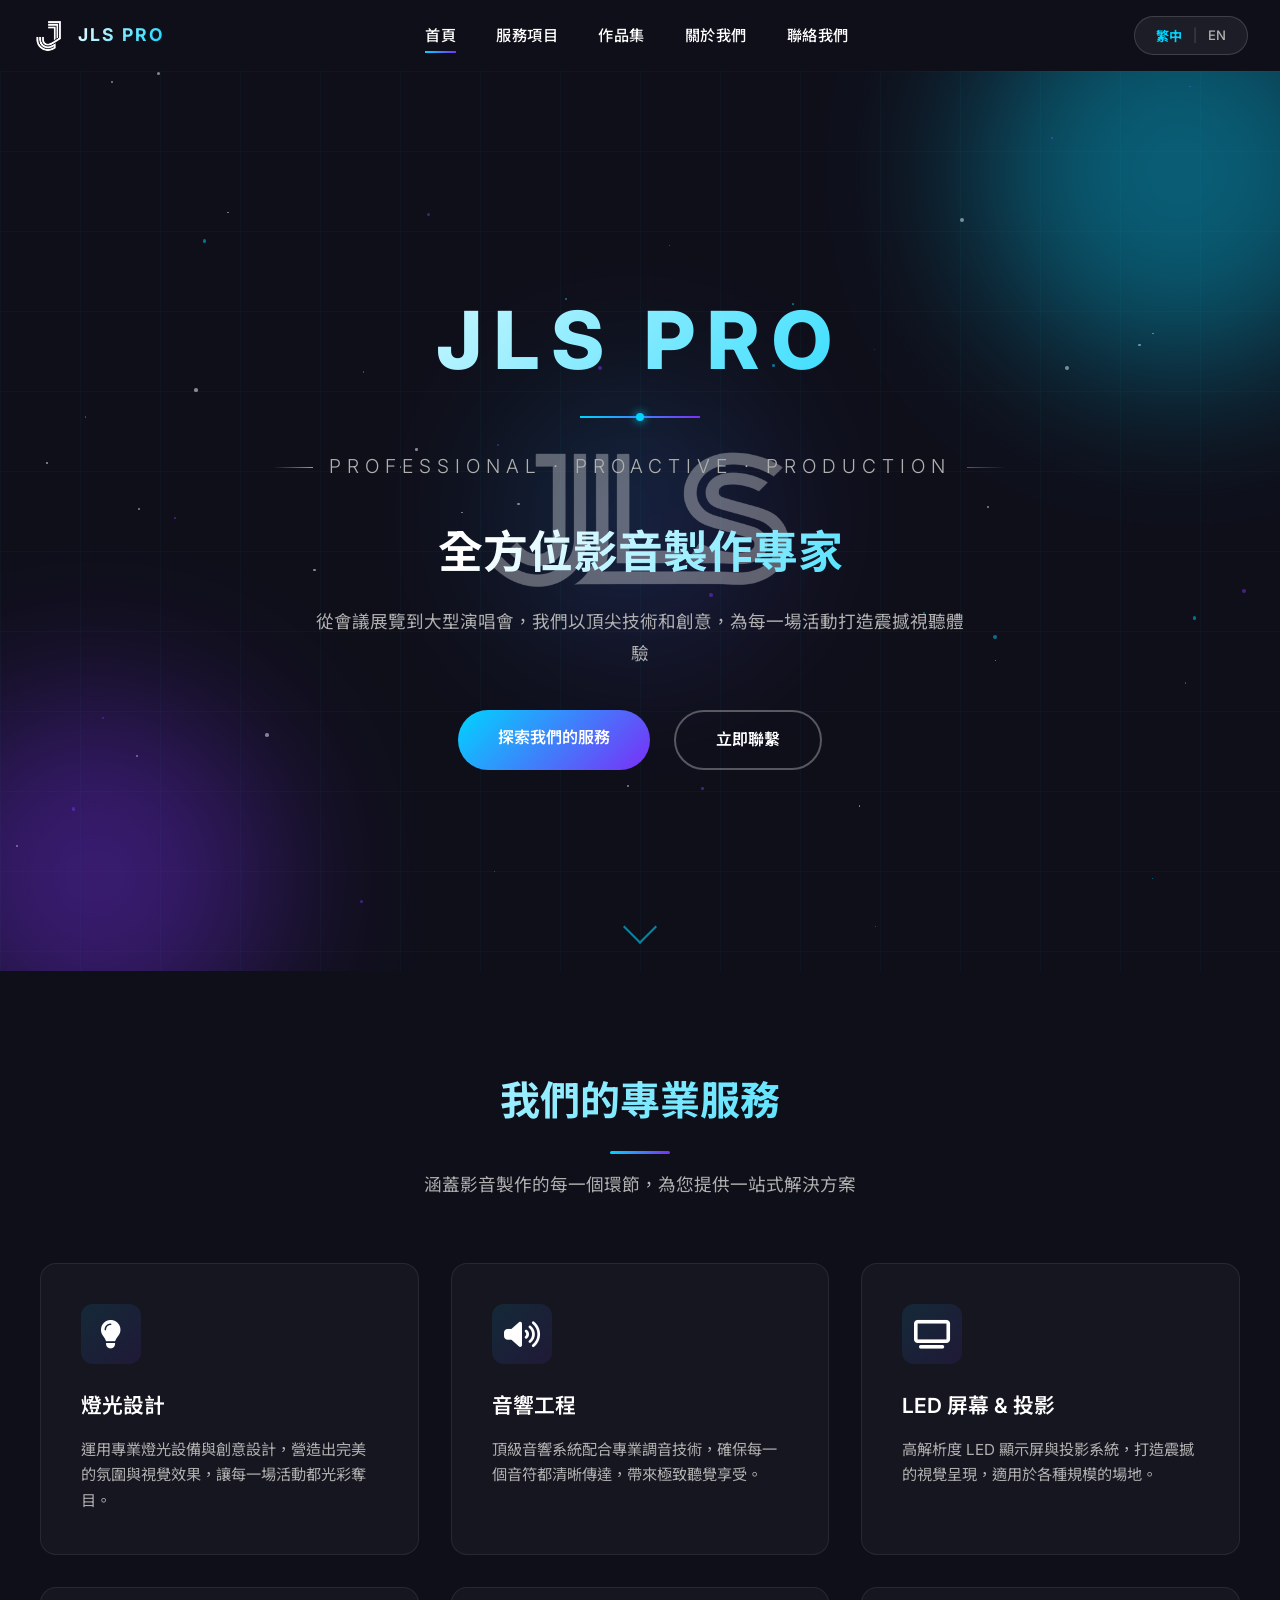
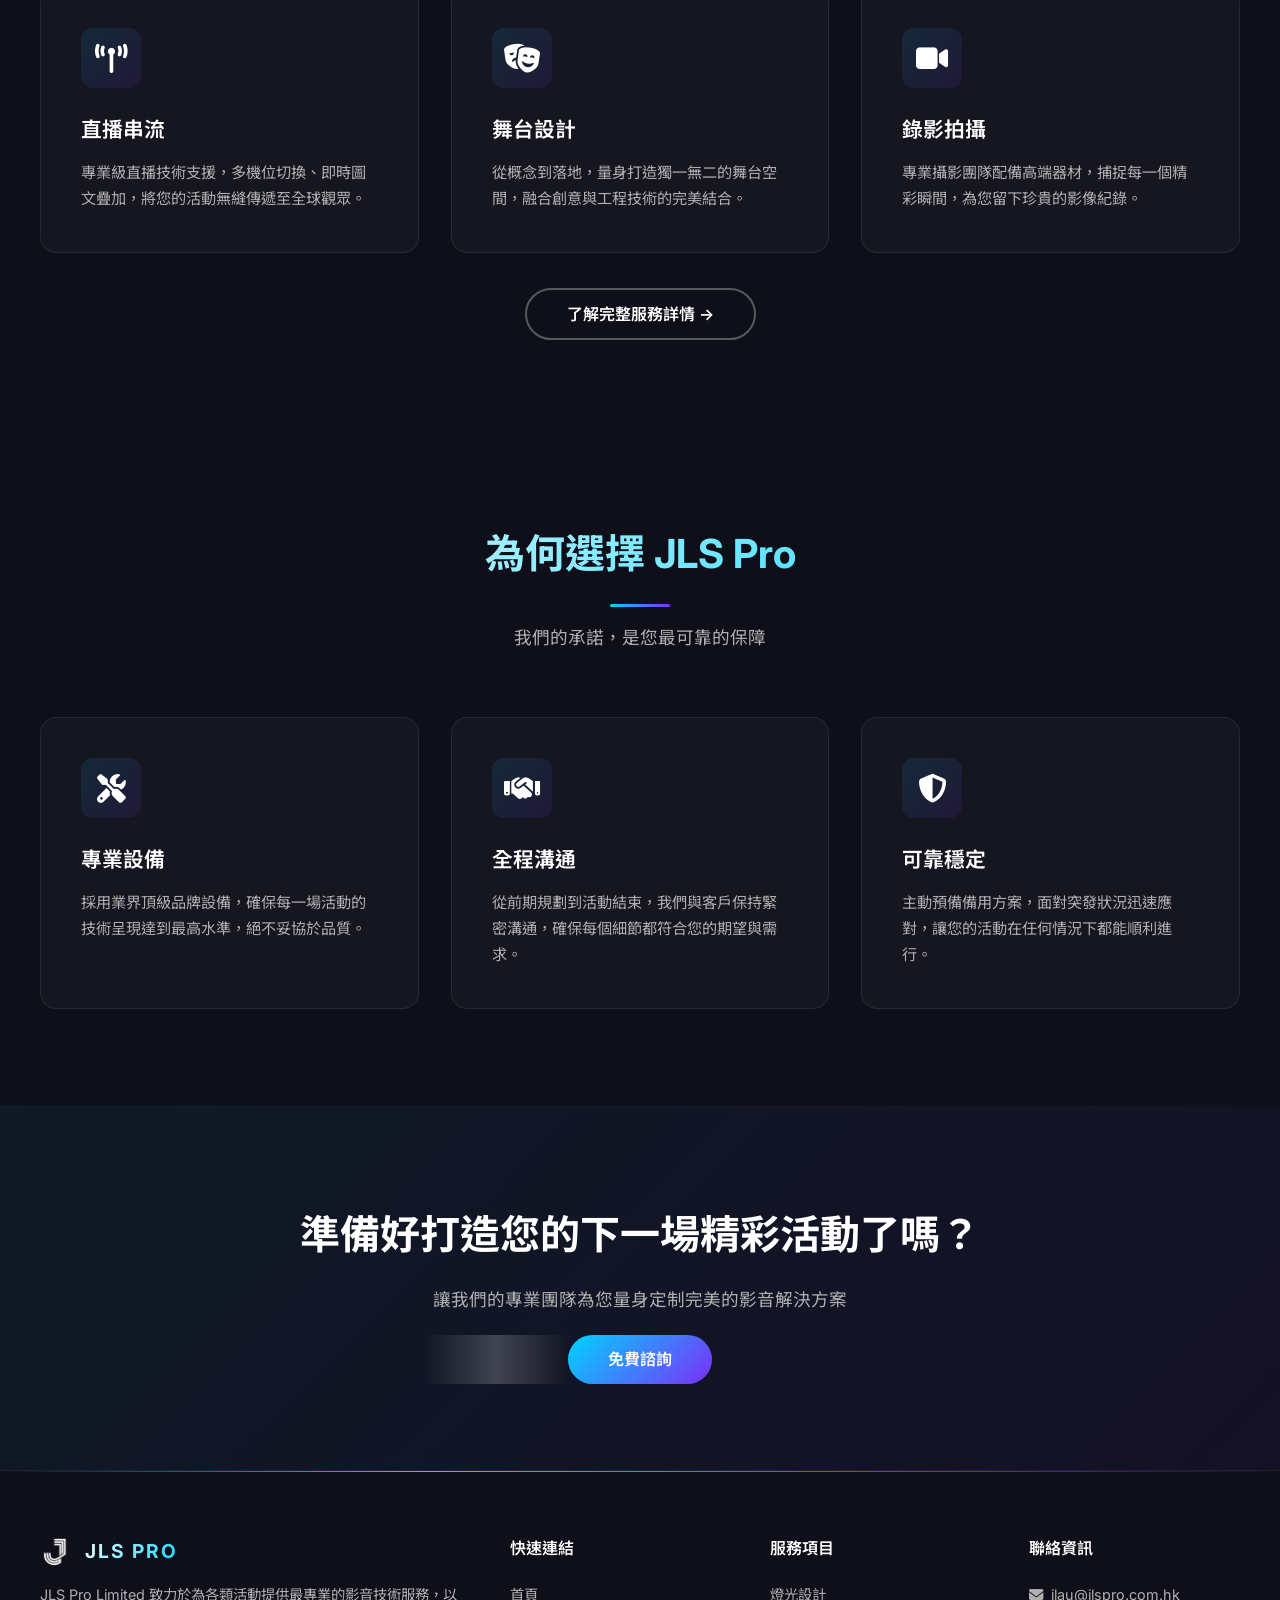
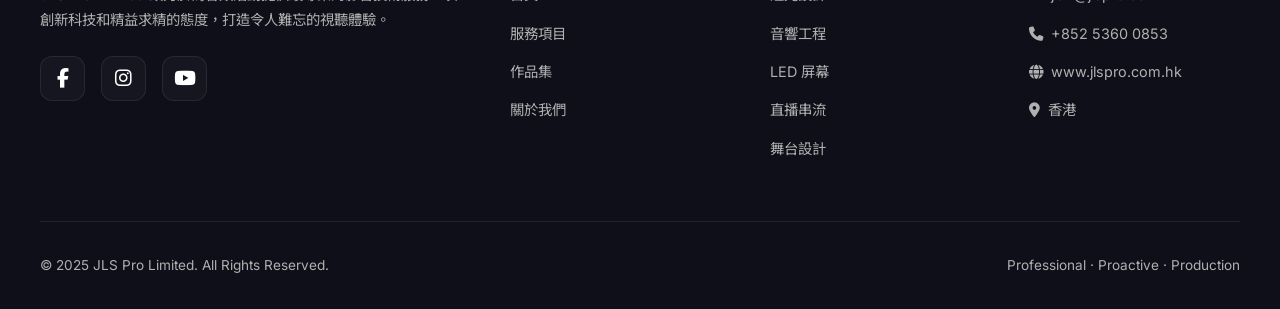
==== commit 96639a85: "UI improvements based on user feedback: 1. Homepage: Changed JLS image from hero brand mark to water" ====
--- a/index.html
+++ b/index.html
@@ -47,11 +47,9 @@
             <div class="orb orb-2"></div>
             <div class="orb orb-3"></div>
         </div>
+        <img src="assets/images/JLSw.png" alt="" class="hero-watermark">
 
         <div class="hero-content">
-            <div class="hero-brand-mark">
-                <img src="assets/images/JLSw.png" alt="JLS" class="j-icon">
-            </div>
             <h1 class="hero-brand-title">JLS PRO</h1>
             <div class="hero-brand-line"></div>
             <p class="hero-tagline">Professional · Proactive · Production</p>
--- a/assets/css/style.css
+++ b/assets/css/style.css
@@ -316,6 +316,20 @@
         transform: scale(1.05);
     }
 }
+/* Hero Watermark (same style as page-brand-watermark) */
+.hero-watermark {
+    position: absolute;
+    top: 50%;
+    left: 50%;
+    transform: translate(-50%, -50%);
+    width: 500px;
+    max-width: 80%;
+    height: auto;
+    opacity: 0.33;
+    pointer-events: none;
+    z-index: 1;
+}
+
 
 /* Hero Main Title - JLS PRO as CSS text */
 .hero-brand-title {
@@ -1376,7 +1390,7 @@
     width: 500px;
     max-width: 80%;
     height: auto;
-    opacity: 0.04;
+    opacity: 0.33;
     pointer-events: none;
 }
 
@@ -1439,6 +1453,114 @@
     color: var(--accent-blue);
 }
 
+
+/* ========================================
+   Page Background Effects (shared across all pages)
+   ======================================== */
+.page-bg-effects {
+    position: fixed;
+    top: 0;
+    left: 0;
+    width: 100%;
+    height: 100%;
+    z-index: 0;
+    pointer-events: none;
+    overflow: hidden;
+}
+
+.page-bg-effects .glow-orb {
+    position: absolute;
+    border-radius: 50%;
+    filter: blur(80px);
+    opacity: 0.4;
+    animation: orb-float 8s ease-in-out infinite;
+}
+
+.page-bg-effects .glow-orb-1 {
+    width: 400px;
+    height: 400px;
+    background: var(--accent-blue);
+    top: -100px;
+    right: -100px;
+    animation-delay: 0s;
+}
+
+.page-bg-effects .glow-orb-2 {
+    width: 350px;
+    height: 350px;
+    background: var(--accent-purple);
+    bottom: -80px;
+    left: -80px;
+    animation-delay: 3s;
+}
+
+.page-bg-effects .glow-orb-3 {
+    width: 250px;
+    height: 250px;
+    background: linear-gradient(135deg, var(--accent-blue), var(--accent-purple));
+    top: 50%;
+    left: 50%;
+    transform: translate(-50%, -50%);
+    animation-delay: 5s;
+    opacity: 0.2;
+    animation-name: orb-float-center;
+}
+
+.page-bg-effects .moving-dot {
+    position: absolute;
+    width: 2px;
+    height: 2px;
+    background: var(--accent-blue);
+    border-radius: 50%;
+    opacity: 0.5;
+}
+
+/* Moving dot drift animations - different directions */
+@keyframes dot-drift-0 {
+    0%, 100% { transform: translate(0, 0); opacity: 0.3; }
+    25% { transform: translate(60px, -80px); opacity: 0.7; }
+    50% { transform: translate(-40px, -120px); opacity: 0.5; }
+    75% { transform: translate(80px, -40px); opacity: 0.8; }
+}
+
+@keyframes dot-drift-1 {
+    0%, 100% { transform: translate(0, 0); opacity: 0.4; }
+    25% { transform: translate(-70px, 50px); opacity: 0.6; }
+    50% { transform: translate(90px, 80px); opacity: 0.8; }
+    75% { transform: translate(-30px, -60px); opacity: 0.5; }
+}
+
+@keyframes dot-drift-2 {
+    0%, 100% { transform: translate(0, 0); opacity: 0.5; }
+    25% { transform: translate(100px, 30px); opacity: 0.7; }
+    50% { transform: translate(50px, -90px); opacity: 0.3; }
+    75% { transform: translate(-60px, 70px); opacity: 0.6; }
+}
+
+@keyframes dot-drift-3 {
+    0%, 100% { transform: translate(0, 0); opacity: 0.3; }
+    25% { transform: translate(-50px, -70px); opacity: 0.8; }
+    50% { transform: translate(70px, 40px); opacity: 0.4; }
+    75% { transform: translate(20px, -100px); opacity: 0.7; }
+}
+
+@keyframes dot-drift-4 {
+    0%, 100% { transform: translate(0, 0); opacity: 0.4; }
+    25% { transform: translate(40px, 90px); opacity: 0.6; }
+    50% { transform: translate(-80px, -30px); opacity: 0.8; }
+    75% { transform: translate(60px, -50px); opacity: 0.3; }
+}
+
+/* Ensure page content stays above the fixed background */
+.navbar,
+.page-header,
+.section,
+.cta-section,
+.footer {
+    position: relative;
+    z-index: 1;
+}
+
 /* ========================================
    Responsive Design
    ======================================== */
@@ -1591,6 +1713,25 @@
         width: 150px;
         height: 150px;
     }
+
+    .hero-watermark {
+        width: 300px;
+    }
+
+    .page-bg-effects .glow-orb-1 {
+        width: 200px;
+        height: 200px;
+    }
+
+    .page-bg-effects .glow-orb-2 {
+        width: 180px;
+        height: 180px;
+    }
+
+    .page-bg-effects .glow-orb-3 {
+        width: 150px;
+        height: 150px;
+    }
 }
 
 /* ========================================
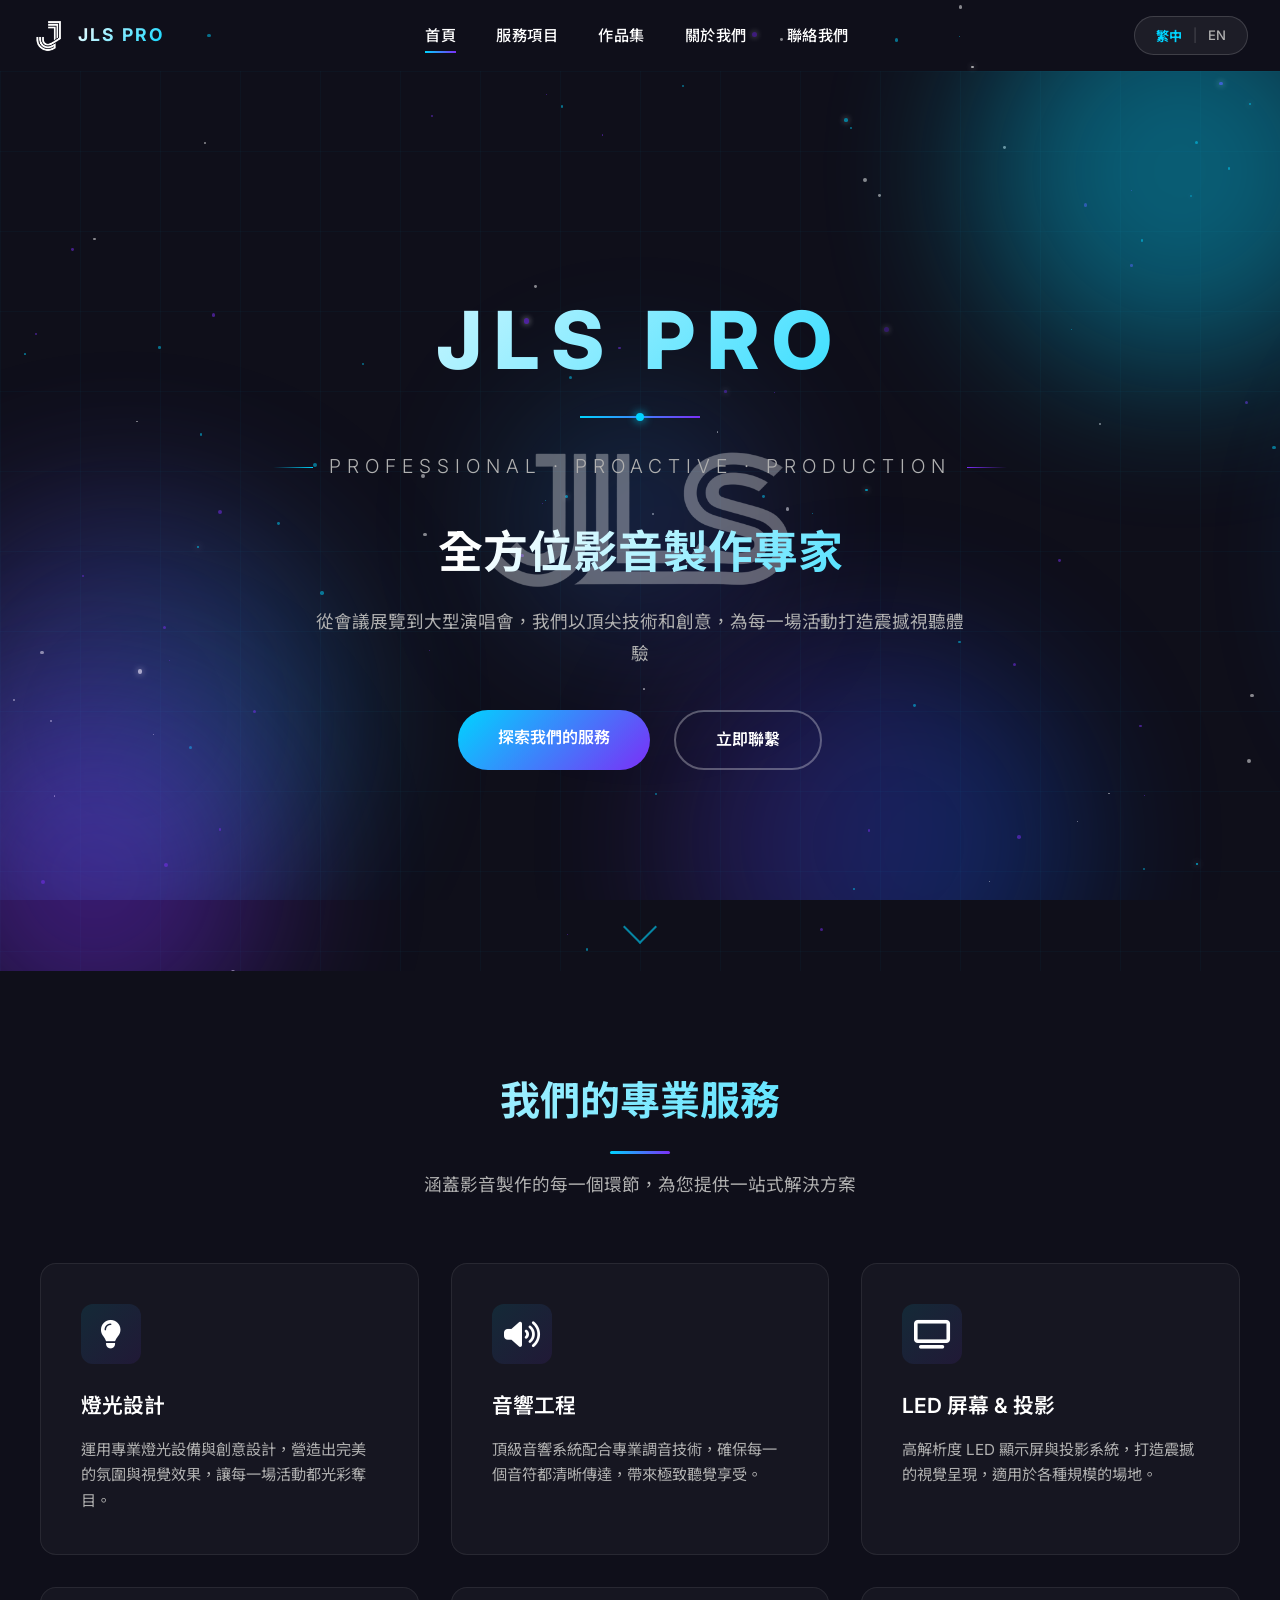
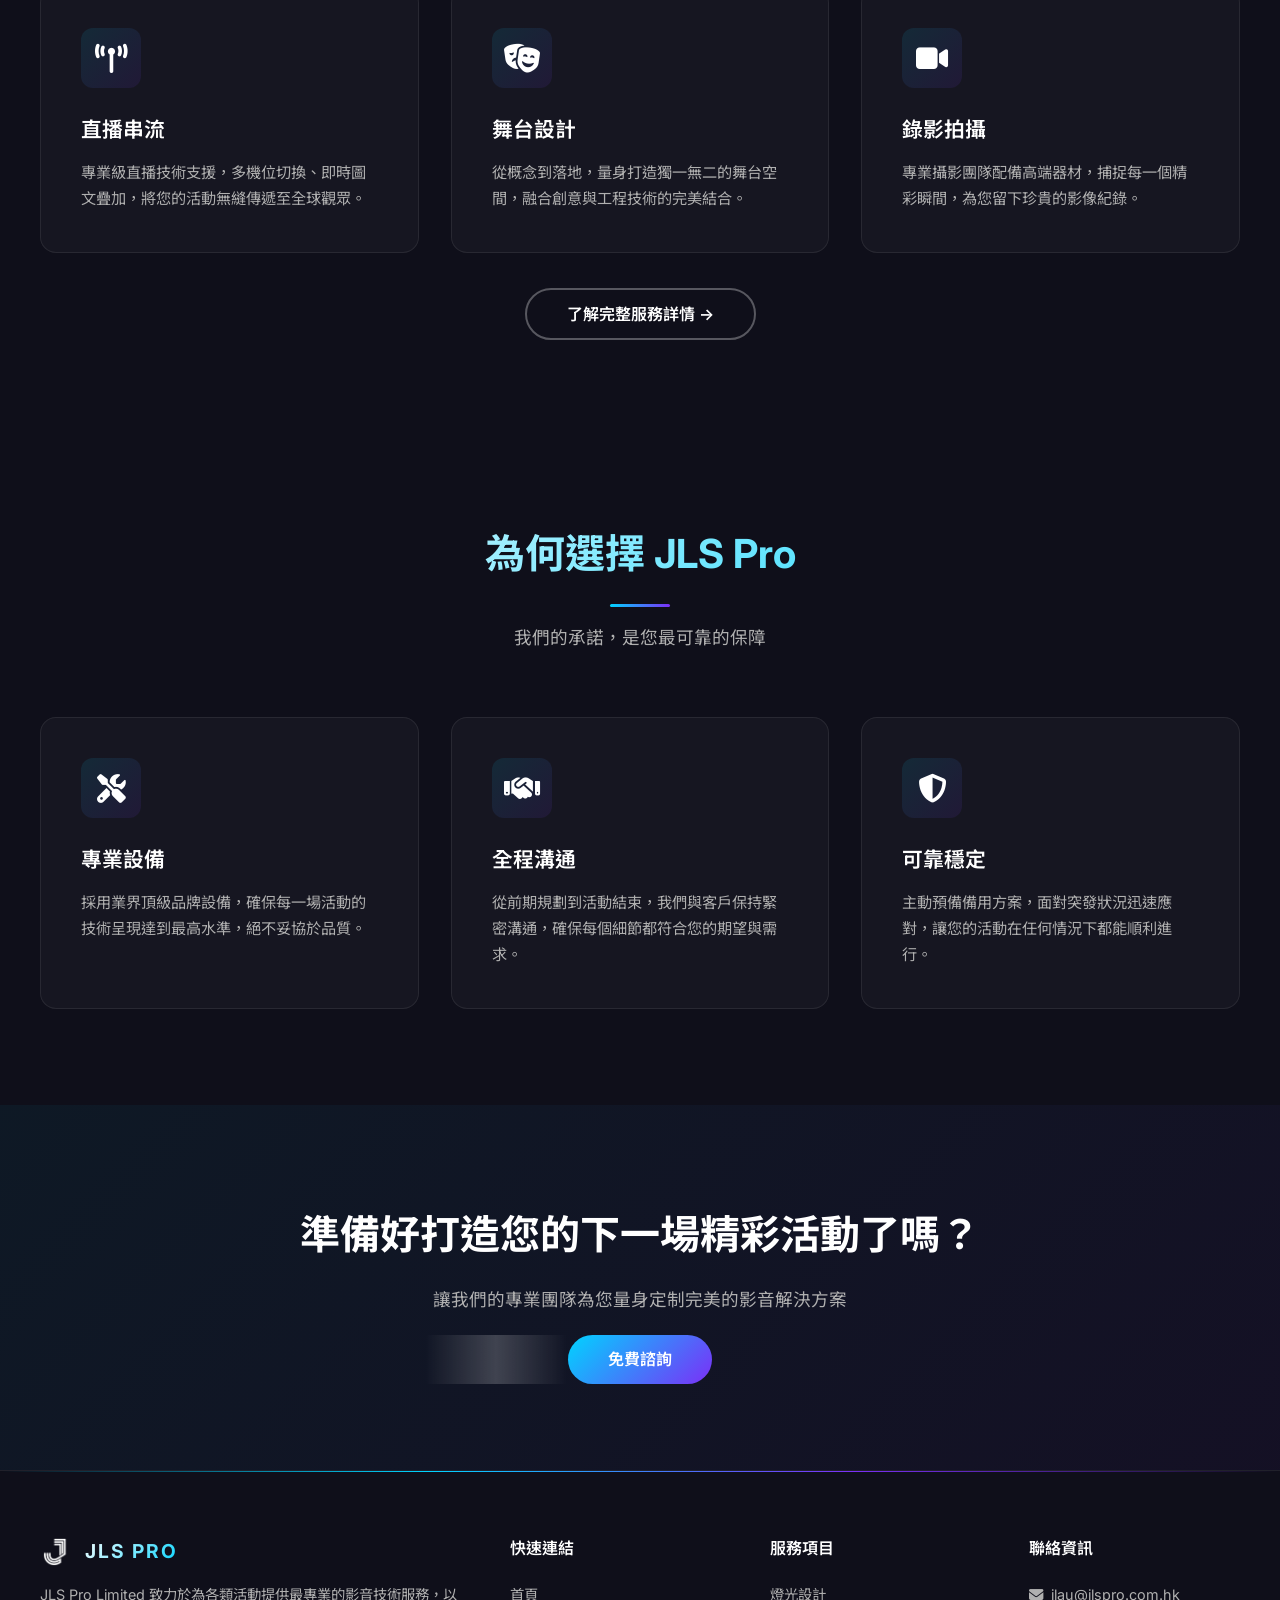
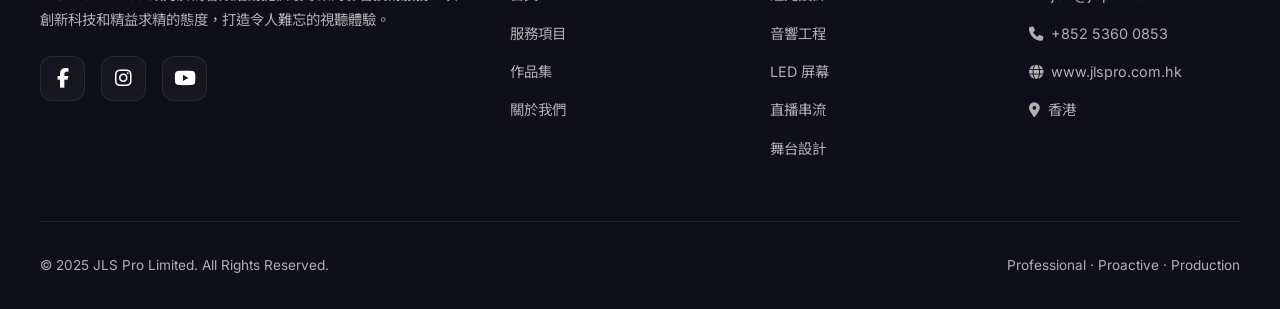
==== commit d8b5fa17: "Fix: add full-page glow effects to homepage so they persist when scrolling Root cause: Homepage only" ====
--- a/index.html
+++ b/index.html
@@ -11,6 +11,14 @@
     <link rel="stylesheet" href="assets/css/style.css">
 </head>
 <body>
+    <!-- Full-page background effects -->
+    <div class="page-bg-effects">
+        <div class="glow-orb glow-orb-1"></div>
+        <div class="glow-orb glow-orb-2"></div>
+        <div class="glow-orb glow-orb-3"></div>
+        <div class="page-particles"></div>
+    </div>
+
     <!-- Navigation -->
     <nav class="navbar">
         <div class="nav-container">
--- a/assets/css/style.css
+++ b/assets/css/style.css
@@ -1468,6 +1468,28 @@
     overflow: hidden;
 }
 
+/* When page-bg-effects is present, make content backgrounds transparent so glow shows through */
+body:has(.page-bg-effects) .page-header {
+    background: transparent;
+}
+
+body:has(.page-bg-effects) .hero {
+    background: transparent;
+}
+
+body:has(.page-bg-effects) .section-dark,
+body:has(.page-bg-effects) .section-darker {
+    background: transparent;
+}
+
+body:has(.page-bg-effects) .cta-section {
+    background: transparent;
+}
+
+body:has(.page-bg-effects) .footer {
+    background: transparent;
+}
+
 .page-bg-effects .glow-orb {
     position: absolute;
     border-radius: 50%;
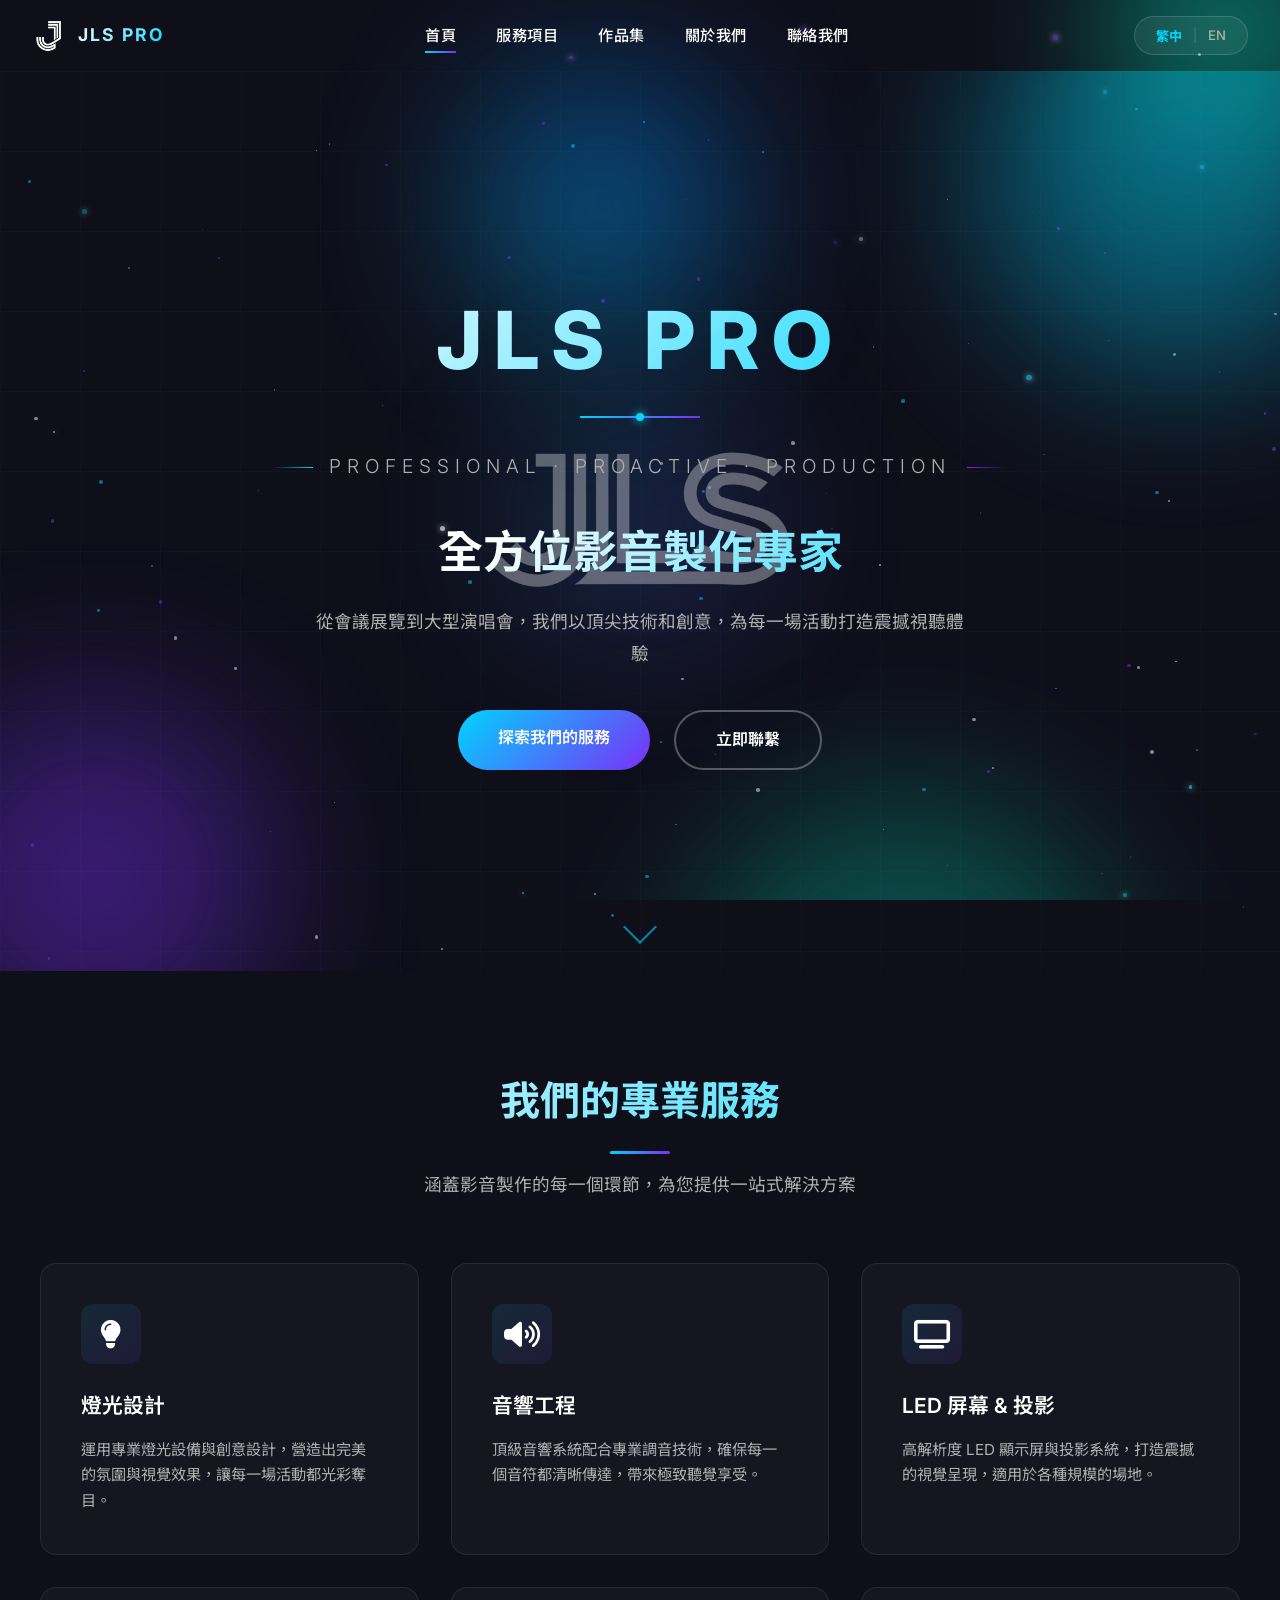
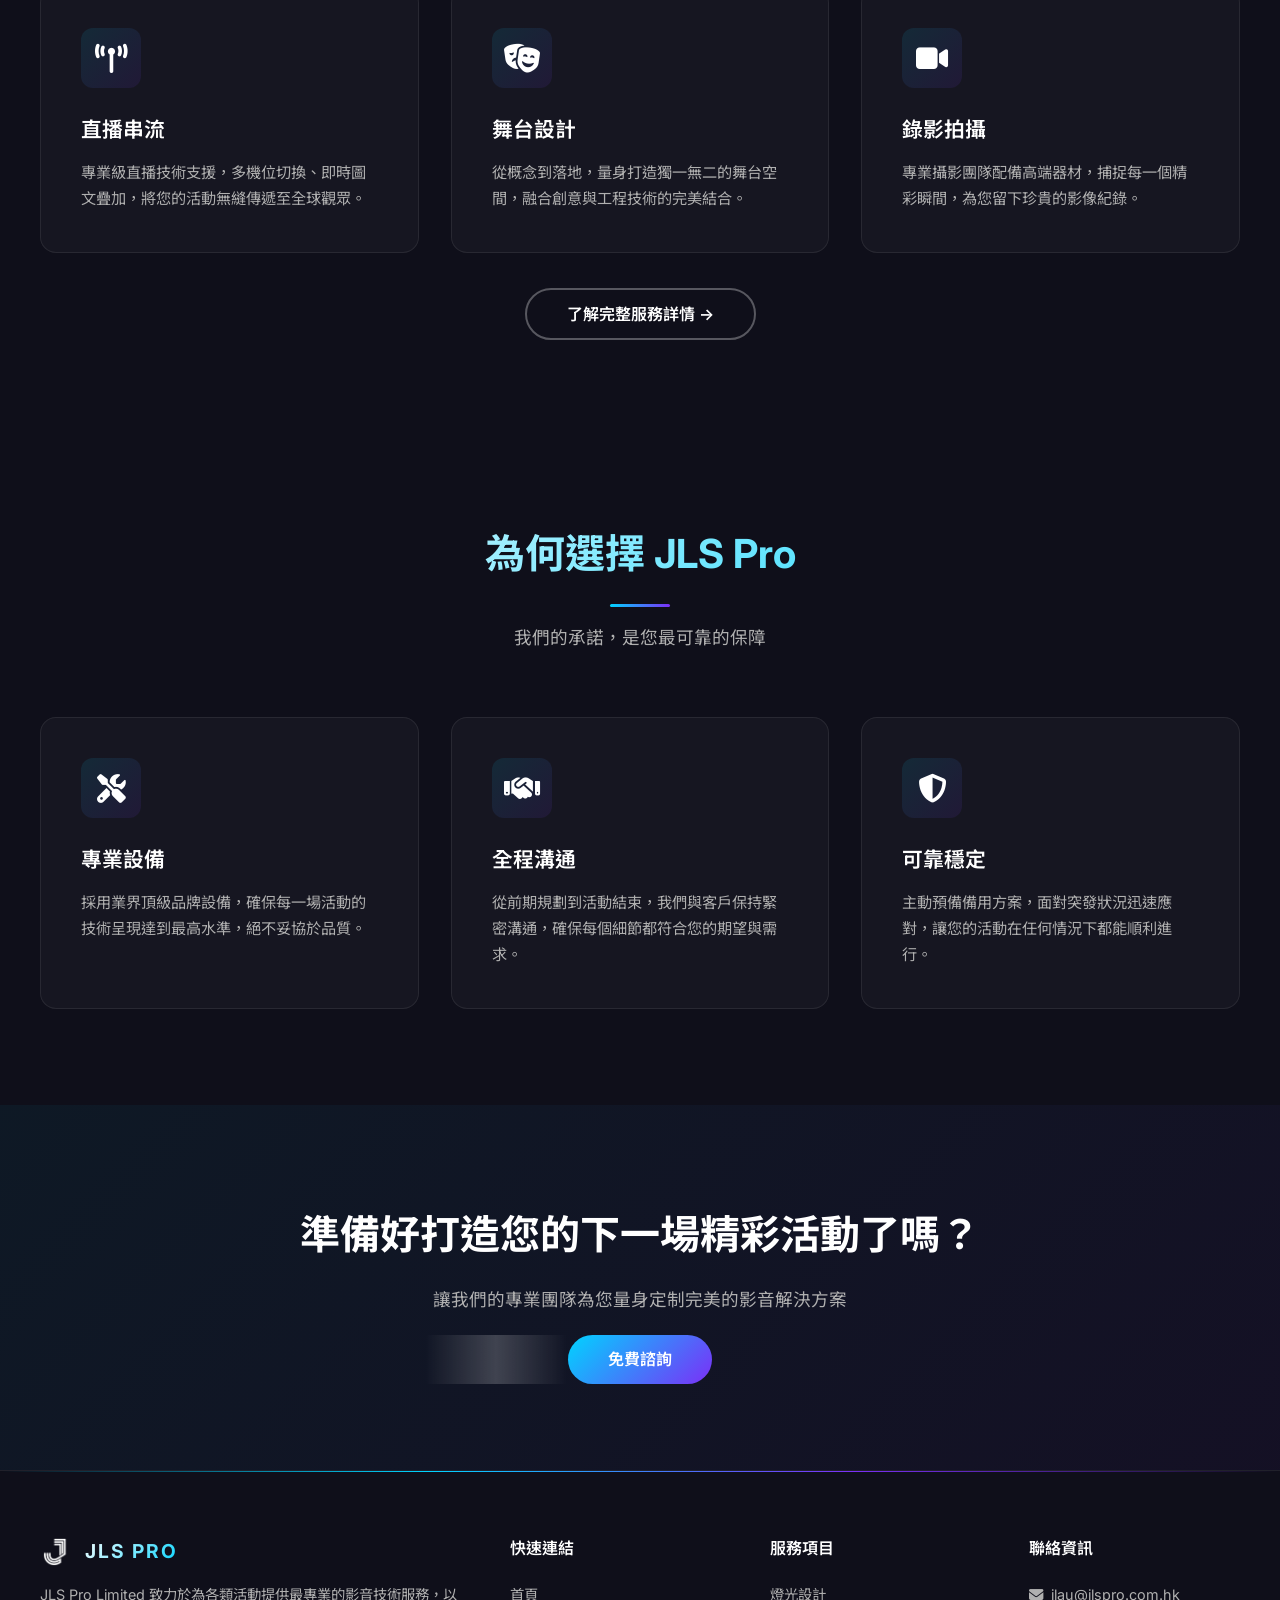
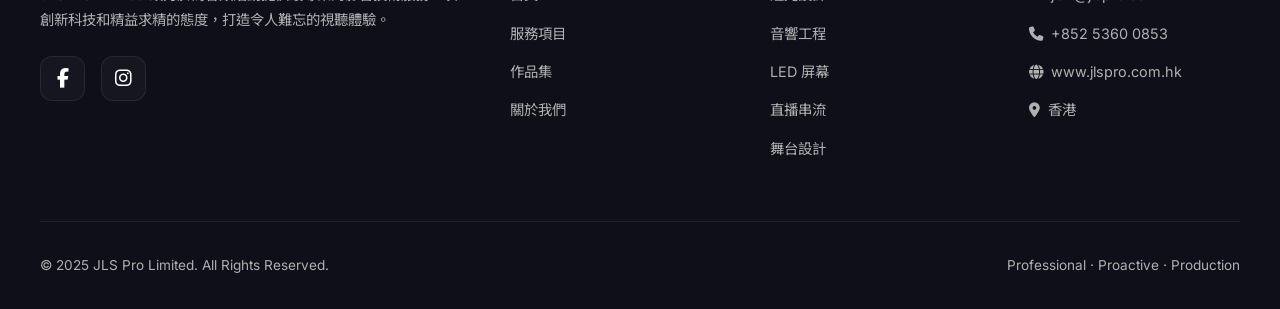
==== commit 9b47de66: "Fix: prevent '視聽體驗' line break in hero subtitle; remove YouTube icons from all pages - Wrapped '視聽體驗" ====
--- a/index.html
+++ b/index.html
@@ -62,7 +62,7 @@
             <div class="hero-brand-line"></div>
             <p class="hero-tagline">Professional · Proactive · Production</p>
             <h2 class="hero-title" data-zh="全方位影音製作專家" data-en="Complete Audio Visual Production Experts">全方位影音製作專家</h2>
-            <p class="hero-subtitle" data-zh="從會議展覽到大型演唱會，我們以頂尖技術和創意，為每一場活動打造震撼視聽體驗" data-en="From conferences and exhibitions to large-scale concerts, we deliver stunning audio visual experiences with cutting-edge technology and creativity">從會議展覽到大型演唱會，我們以頂尖技術和創意，為每一場活動打造震撼視聽體驗</p>
+            <p class="hero-subtitle" data-zh="從會議展覽到大型演唱會，我們以頂尖技術和創意，為每一場活動打造震撼視聽體驗" data-en="From conferences and exhibitions to large-scale concerts, we deliver stunning audio visual experiences with cutting-edge technology and creativity">從會議展覽到大型演唱會，我們以頂尖技術和創意，為每一場活動打造震撼<span style="white-space:nowrap">視聽體驗</span></p>
             <div class="hero-cta">
                 <a href="services.html" class="btn-primary" data-zh="探索我們的服務" data-en="Explore Our Services">探索我們的服務</a>
                 <a href="contact.html" class="btn-secondary" data-zh="立即聯繫" data-en="Get in Touch">立即聯繫</a>
@@ -168,7 +168,6 @@
                 <div class="social-links" style="margin-top: 1.5rem;">
                     <a href="https://www.facebook.com/profile.php?id=61583541550779" target="_blank" class="social-link"><i class="fab fa-facebook-f"></i></a>
                     <a href="#" class="social-link"><i class="fab fa-instagram"></i></a>
-                    <a href="#" class="social-link"><i class="fab fa-youtube"></i></a>
                 </div>
             </div>
             <div class="footer-col">
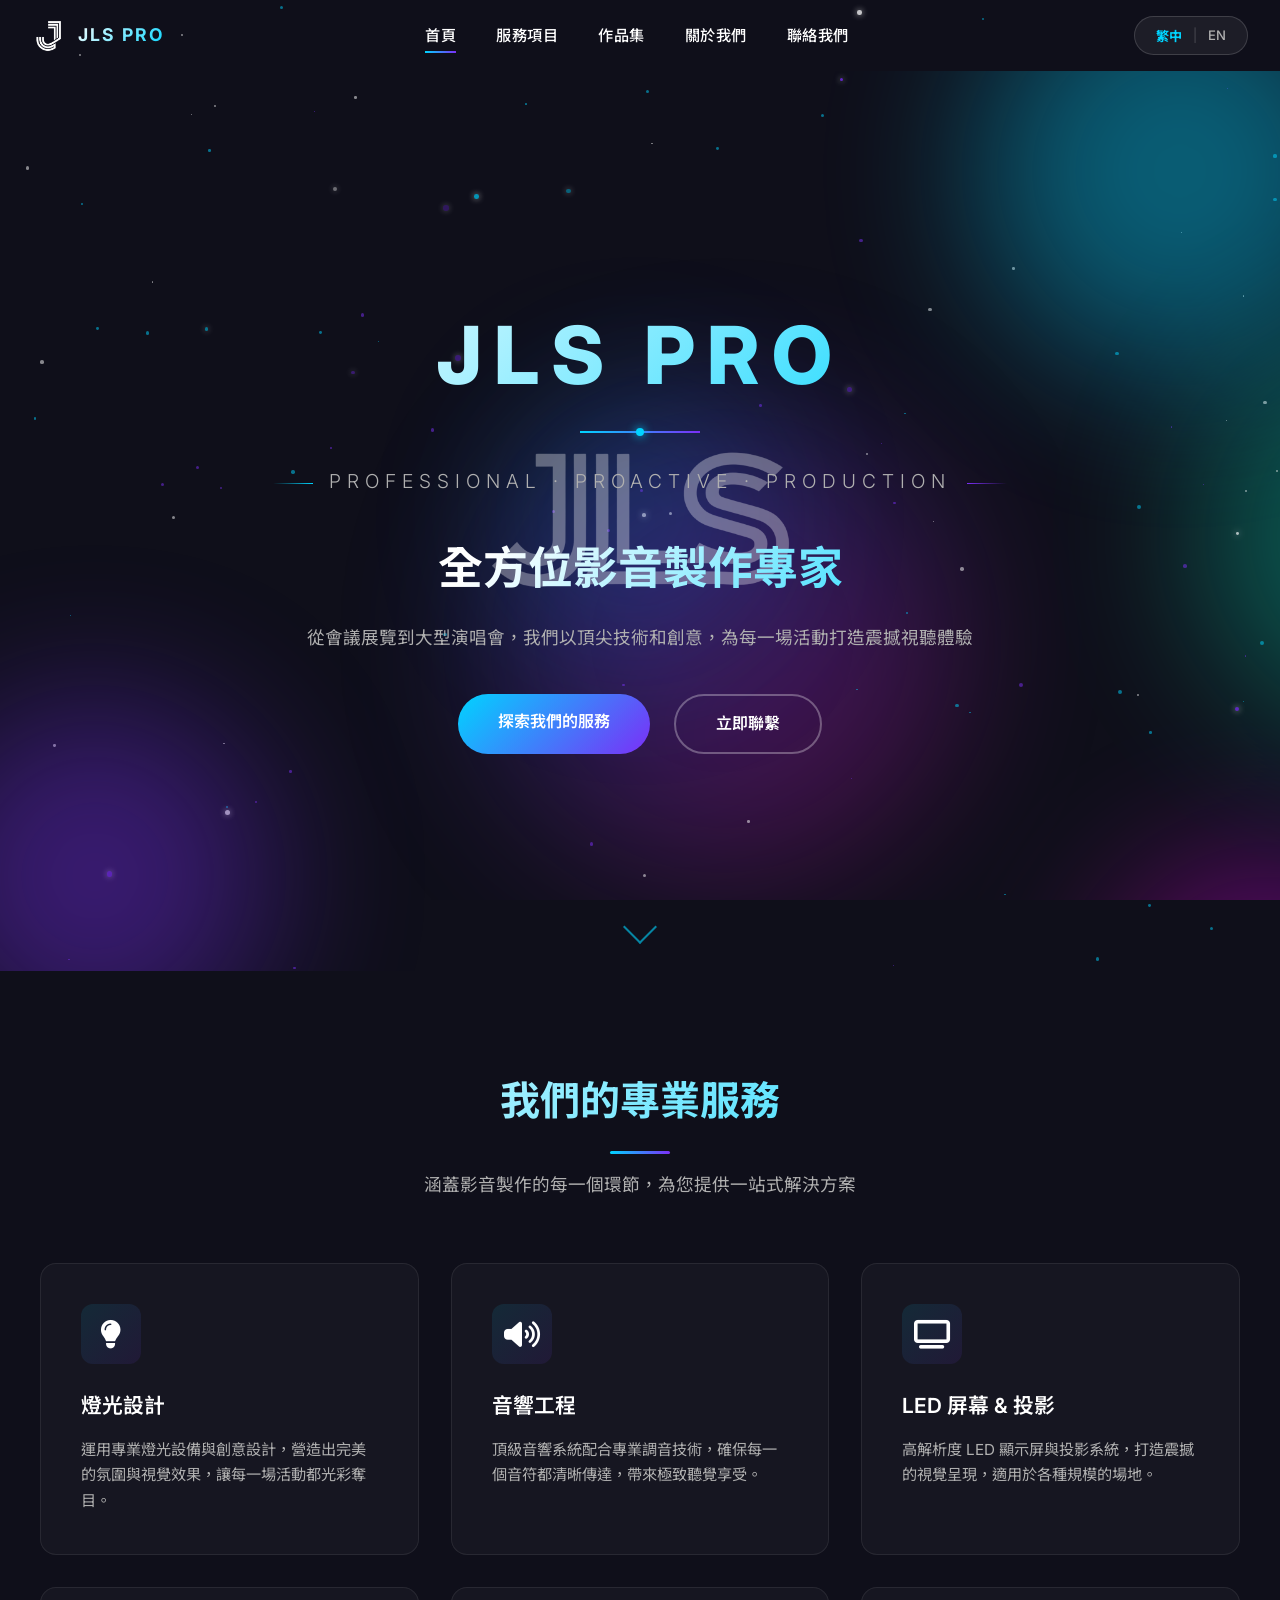
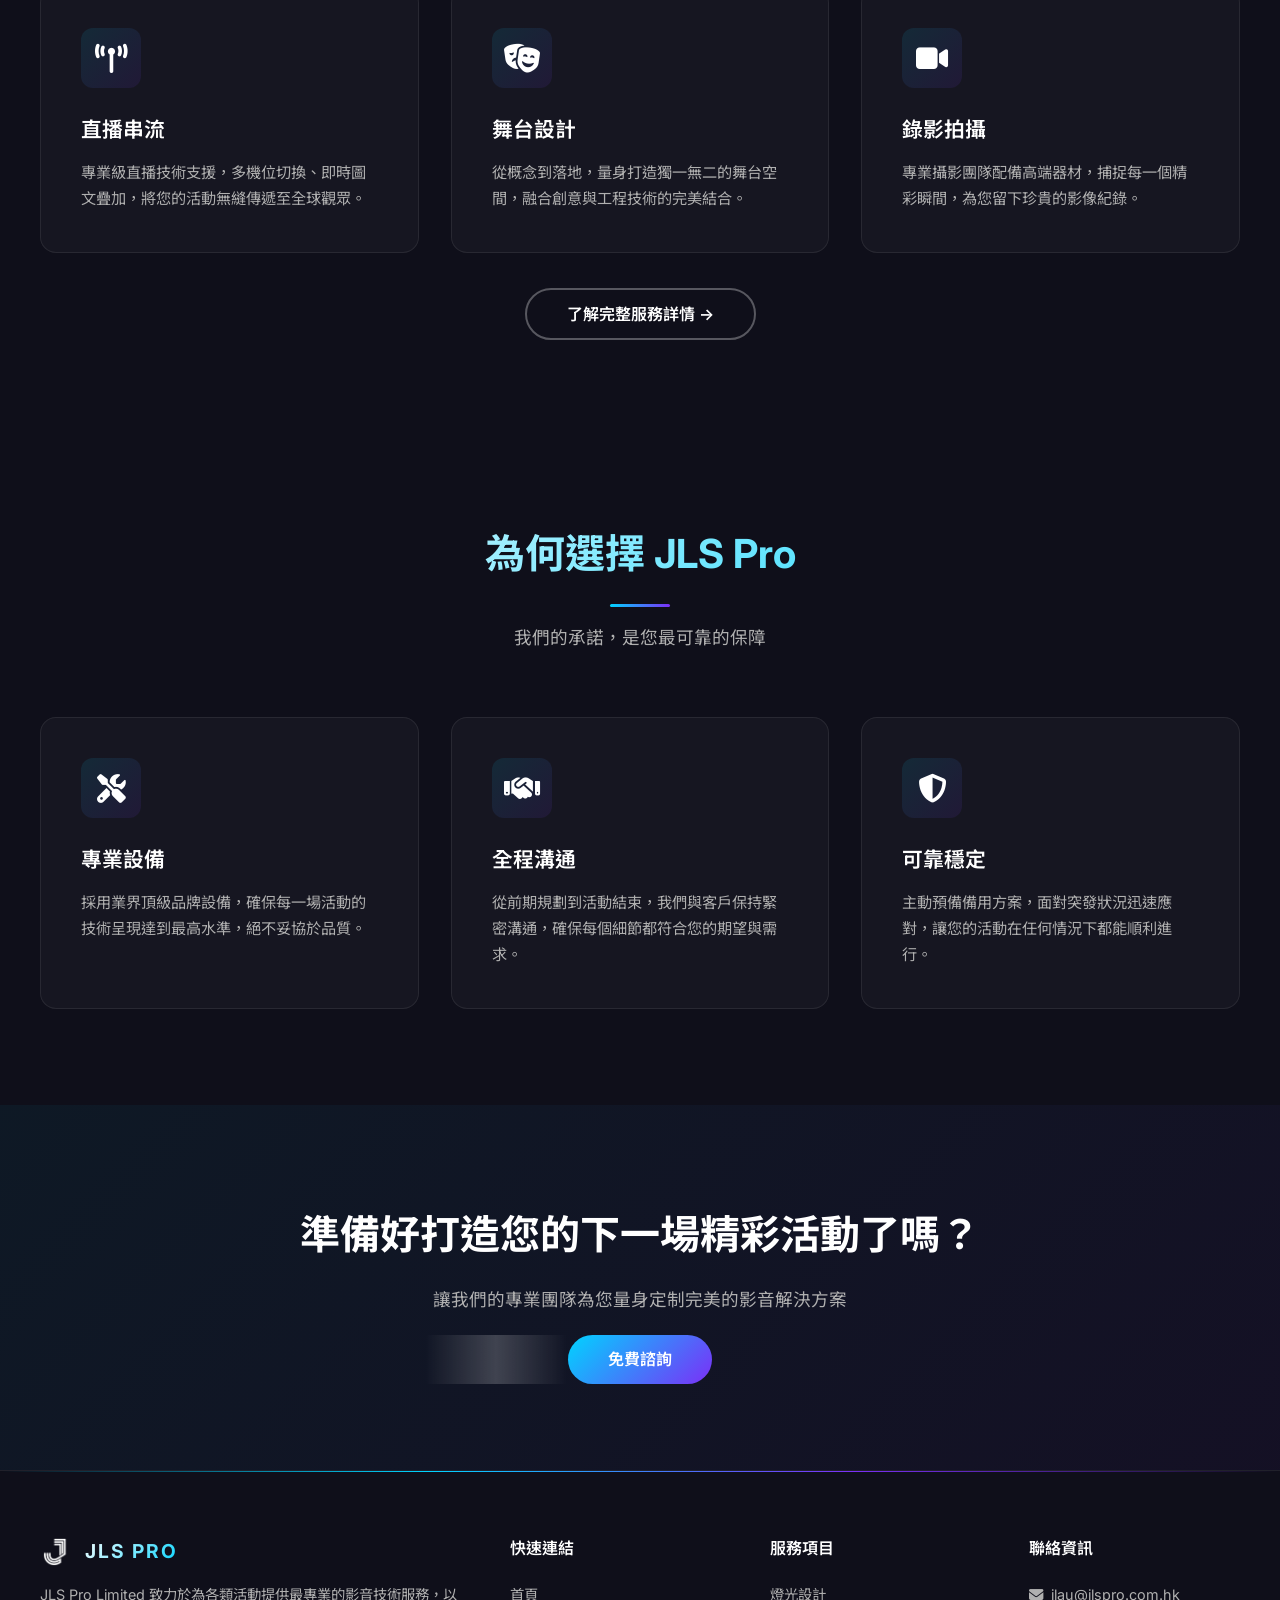
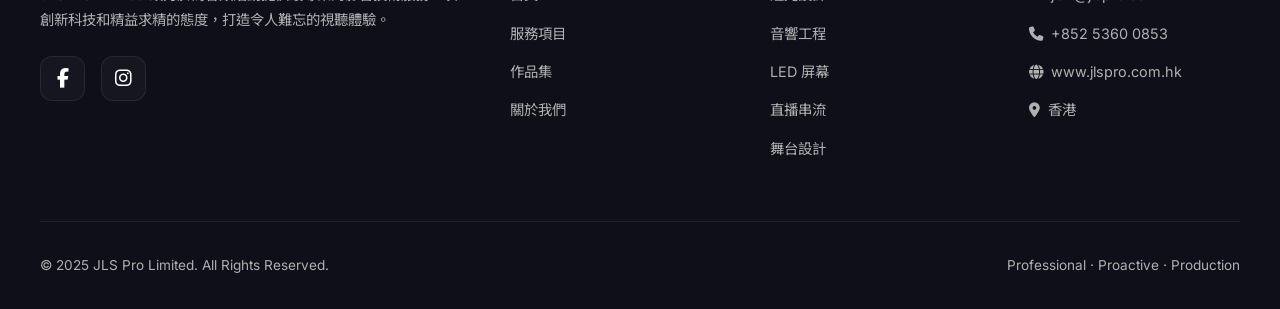
==== commit 048662dd: "Fix: resolve hero subtitle line break and remove moving grid animation 1. Text wrapping fix:    - Ch" ====
--- a/index.html
+++ b/index.html
@@ -49,7 +49,6 @@
     <!-- Hero Section - Redesigned -->
     <section class="hero">
         <div class="hero-bg-animation"></div>
-        <div class="hero-grid-lines"></div>
         <div class="hero-glow-orbs">
             <div class="orb orb-1"></div>
             <div class="orb orb-2"></div>
@@ -62,7 +61,7 @@
             <div class="hero-brand-line"></div>
             <p class="hero-tagline">Professional · Proactive · Production</p>
             <h2 class="hero-title" data-zh="全方位影音製作專家" data-en="Complete Audio Visual Production Experts">全方位影音製作專家</h2>
-            <p class="hero-subtitle" data-zh="從會議展覽到大型演唱會，我們以頂尖技術和創意，為每一場活動打造震撼視聽體驗" data-en="From conferences and exhibitions to large-scale concerts, we deliver stunning audio visual experiences with cutting-edge technology and creativity">從會議展覽到大型演唱會，我們以頂尖技術和創意，為每一場活動打造震撼<span style="white-space:nowrap">視聽體驗</span></p>
+            <p class="hero-subtitle" data-zh-html="從會議展覽到大型演唱會，我們以頂尖技術和創意，為每一場活動打造<span style='white-space:nowrap'>震撼視聽體驗</span>" data-en-html="From conferences and exhibitions to large-scale concerts, we deliver stunning <span style='white-space:nowrap'>audio visual experiences</span> with cutting-edge technology and creativity">從會議展覽到大型演唱會，我們以頂尖技術和創意，為每一場活動打造<span style="white-space:nowrap">震撼視聽體驗</span></p>
             <div class="hero-cta">
                 <a href="services.html" class="btn-primary" data-zh="探索我們的服務" data-en="Explore Our Services">探索我們的服務</a>
                 <a href="contact.html" class="btn-secondary" data-zh="立即聯繫" data-en="Get in Touch">立即聯繫</a>
--- a/assets/css/style.css
+++ b/assets/css/style.css
@@ -201,21 +201,7 @@
 }
 
 .hero-grid-lines {
-    position: absolute;
-    top: 0;
-    left: 0;
-    width: 100%;
-    height: 100%;
-    background-image: 
-        linear-gradient(rgba(0, 212, 255, 0.03) 1px, transparent 1px),
-        linear-gradient(90deg, rgba(0, 212, 255, 0.03) 1px, transparent 1px);
-    background-size: 80px 80px;
-    animation: grid-move 20s linear infinite;
-}
-
-@keyframes grid-move {
-    0% { transform: perspective(500px) rotateX(60deg) translateY(0); }
-    100% { transform: perspective(500px) rotateX(60deg) translateY(80px); }
+    display: none;
 }
 
 /* Hero Glow Orbs */
@@ -445,7 +431,7 @@
 .hero-subtitle {
     font-size: 1.1rem;
     color: var(--text-gray);
-    max-width: 650px;
+    max-width: 750px;
     margin: 0 auto 2.5rem;
     line-height: 1.8;
     animation: fadeInUp 1s ease 0.7s both;
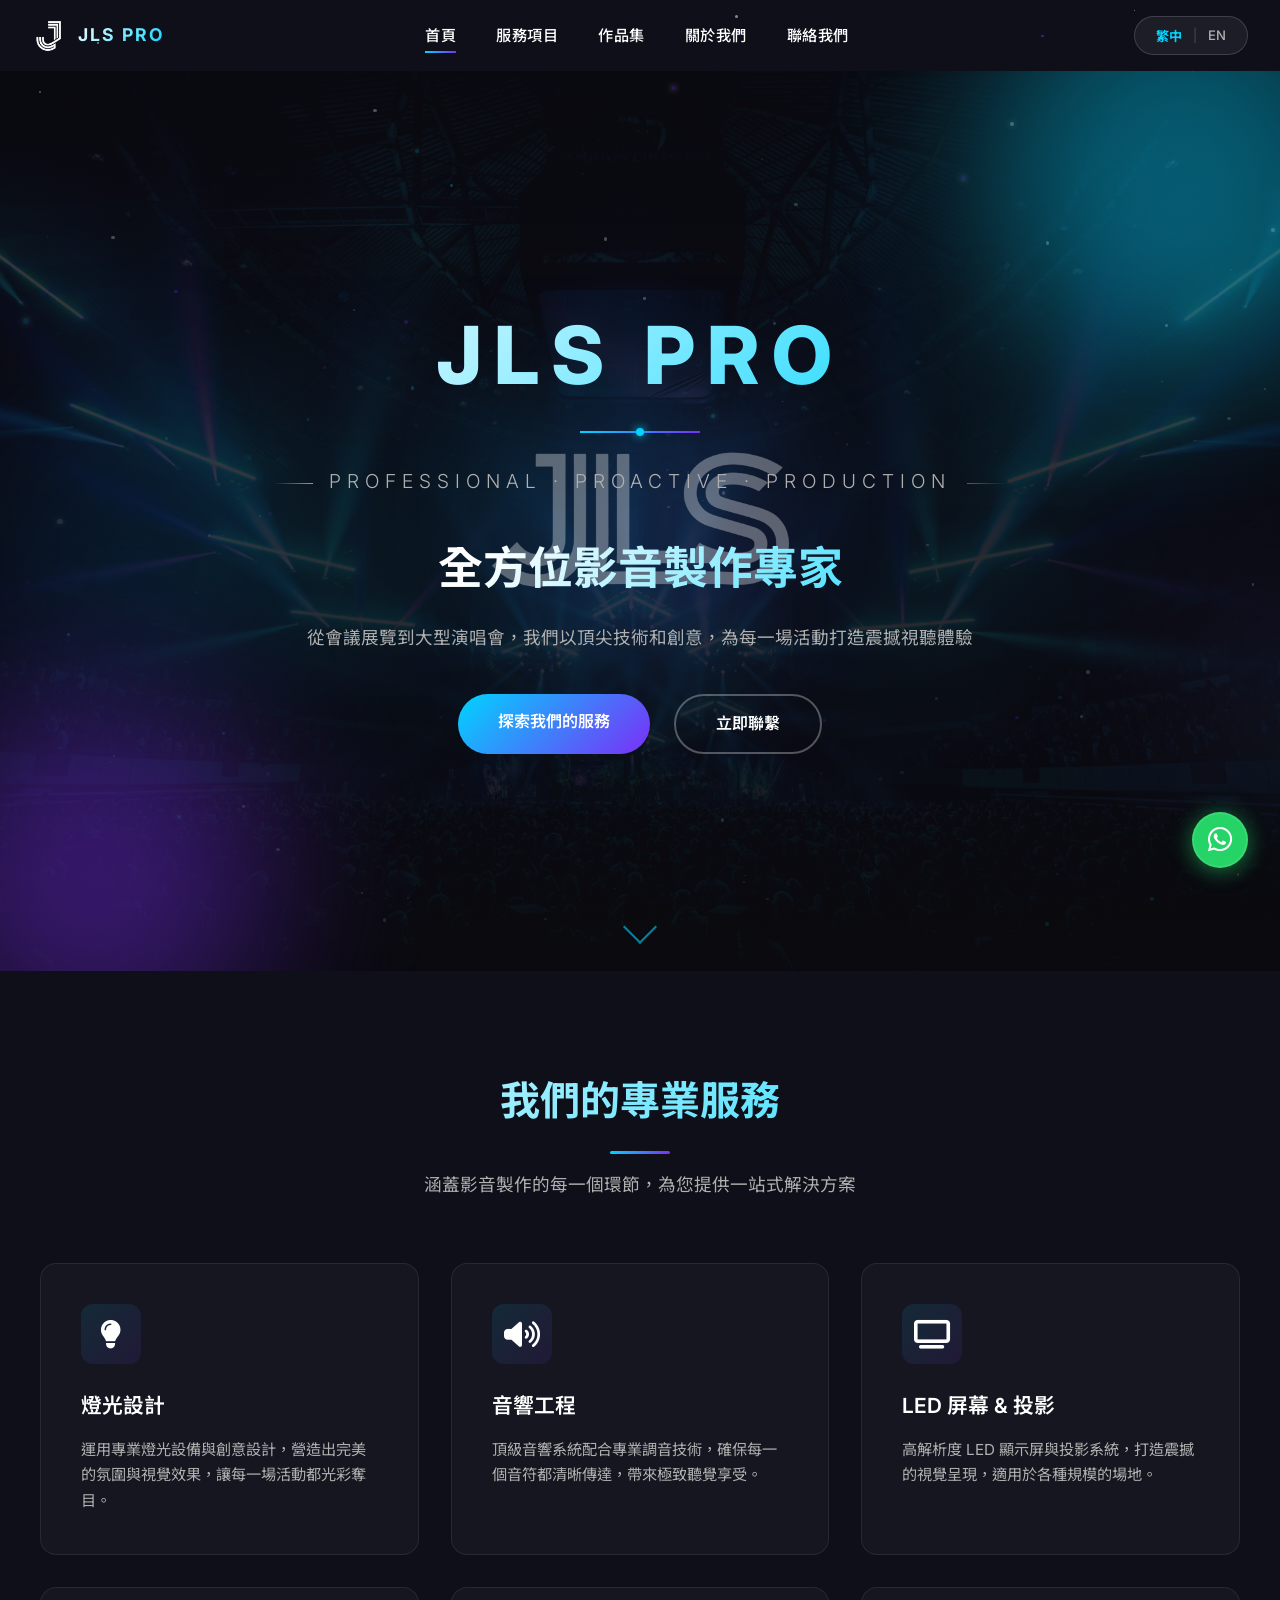
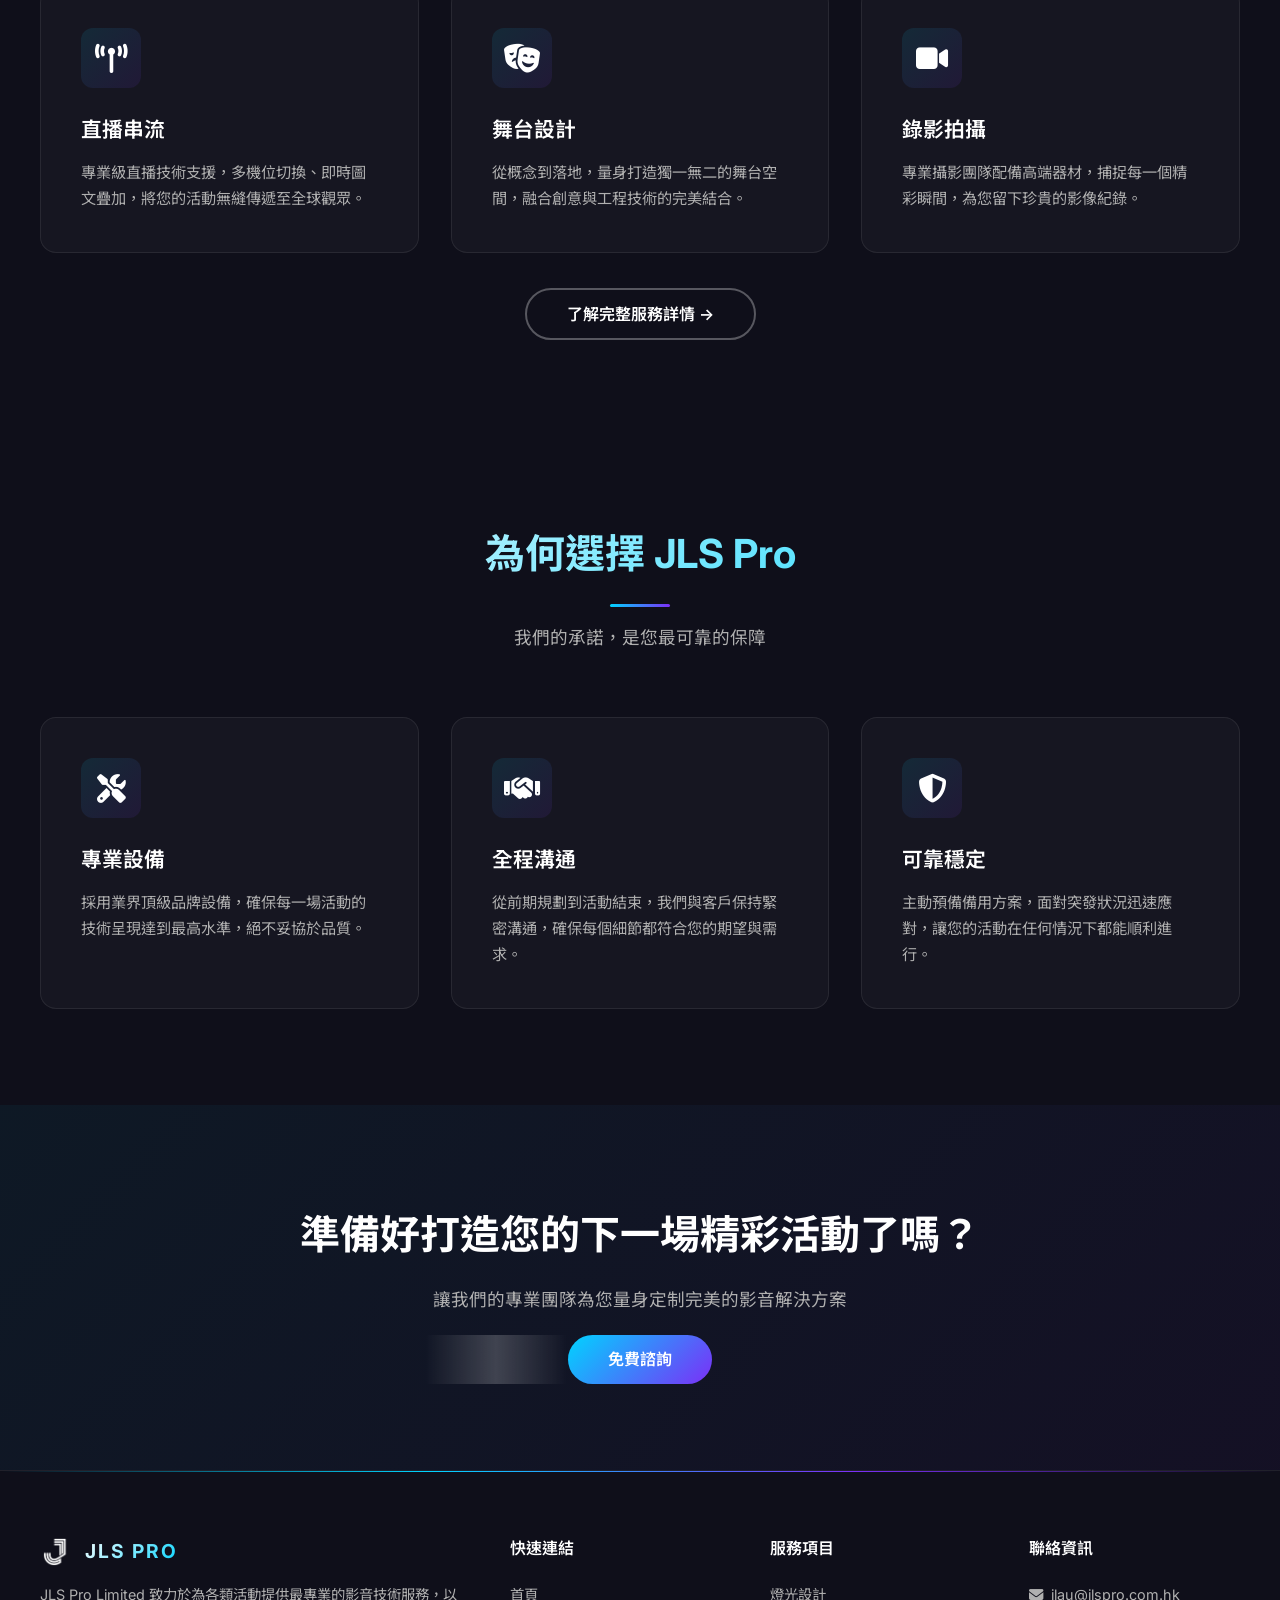
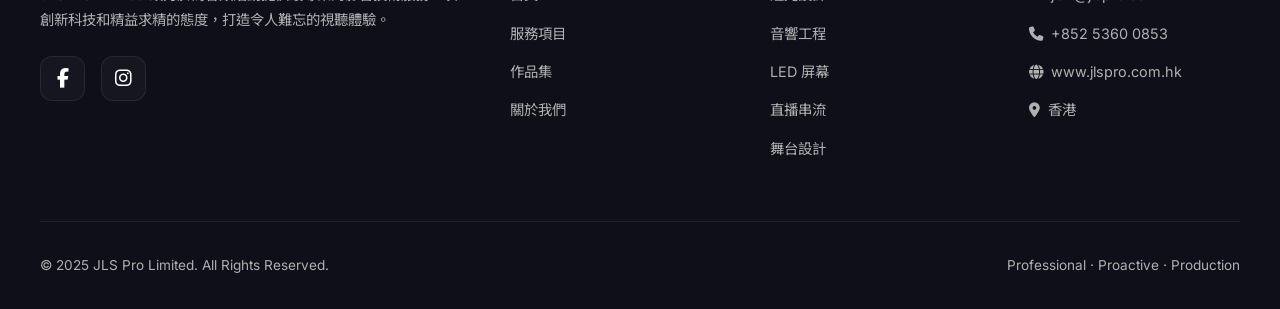
==== commit c21453ba: "Enhancement: WhatsApp button, contact form upgrade, brand showcase, service process, hero video & ph" ====
--- a/index.html
+++ b/index.html
@@ -48,6 +48,18 @@
 
     <!-- Hero Section - Redesigned -->
     <section class="hero">
+        <!-- Background Video -->
+        <video class="hero-video-bg" autoplay muted loop playsinline>
+            <source src="assets/videos/hero-bg.mp4" type="video/mp4">
+        </video>
+        <!-- Fallback Image Slideshow -->
+        <div class="hero-slideshow">
+            <img src="assets/images/photos/hero-concert-lights.jpg" alt="" class="active">
+            <img src="assets/images/photos/stage-lights-wide.jpeg" alt="">
+            <img src="assets/images/photos/concert-crowd-lights.jpg" alt="">
+            <img src="assets/images/photos/event-stage-lights.jpg" alt="">
+        </div>
+        <div class="hero-video-overlay"></div>
         <div class="hero-bg-animation"></div>
         <div class="hero-glow-orbs">
             <div class="orb orb-1"></div>
@@ -155,6 +167,14 @@
         </div>
     </section>
 
+    <!-- WhatsApp Floating Button -->
+    <div class="whatsapp-float">
+        <span class="whatsapp-tooltip" data-zh="WhatsApp 聯繫我們" data-en="Chat with us on WhatsApp">WhatsApp 聯繫我們</span>
+        <a href="https://wa.me/85253600853" target="_blank" rel="noopener noreferrer" aria-label="WhatsApp">
+            <i class="fab fa-whatsapp"></i>
+        </a>
+    </div>
+
     <!-- Footer -->
     <footer class="footer">
         <div class="footer-grid">
--- a/assets/css/style.css
+++ b/assets/css/style.css
@@ -1801,3 +1801,369 @@
         backdrop-filter: blur(10px);
     }
 }
+
+
+/* ========================================
+   WhatsApp Floating Button
+   ======================================== */
+.whatsapp-float {
+    position: fixed;
+    bottom: 2rem;
+    right: 2rem;
+    z-index: 9999;
+    display: flex;
+    align-items: center;
+    gap: 0.75rem;
+}
+
+.whatsapp-float a {
+    display: flex;
+    align-items: center;
+    justify-content: center;
+    width: 56px;
+    height: 56px;
+    border-radius: 50%;
+    background: #25D366;
+    color: #fff;
+    font-size: 1.75rem;
+    text-decoration: none;
+    box-shadow: 0 4px 20px rgba(37, 211, 102, 0.4), 0 0 30px rgba(37, 211, 102, 0.2);
+    transition: all 0.3s ease;
+    border: 2px solid rgba(255, 255, 255, 0.1);
+}
+
+.whatsapp-float a:hover {
+    transform: scale(1.1);
+    box-shadow: 0 6px 30px rgba(37, 211, 102, 0.6), 0 0 40px rgba(37, 211, 102, 0.3);
+    background: #20ba5a;
+}
+
+.whatsapp-float .whatsapp-tooltip {
+    background: rgba(15, 15, 20, 0.85);
+    backdrop-filter: blur(12px);
+    border: 1px solid rgba(255, 255, 255, 0.1);
+    color: #fff;
+    padding: 0.5rem 1rem;
+    border-radius: 8px;
+    font-size: 0.85rem;
+    white-space: nowrap;
+    opacity: 0;
+    transform: translateX(10px);
+    transition: all 0.3s ease;
+    pointer-events: none;
+}
+
+.whatsapp-float:hover .whatsapp-tooltip {
+    opacity: 1;
+    transform: translateX(0);
+}
+
+@media (max-width: 768px) {
+    .whatsapp-float {
+        bottom: 1.5rem;
+        right: 1.5rem;
+    }
+    .whatsapp-float a {
+        width: 50px;
+        height: 50px;
+        font-size: 1.5rem;
+    }
+    .whatsapp-float .whatsapp-tooltip {
+        display: none;
+    }
+}
+
+/* ========================================
+   Equipment Brands Section
+   ======================================== */
+.brands-section {
+    padding: 4rem 0;
+    overflow: hidden;
+}
+
+.brands-section .section-header {
+    margin-bottom: 2.5rem;
+}
+
+.brands-marquee-wrapper {
+    position: relative;
+    overflow: hidden;
+    padding: 1.5rem 0;
+}
+
+.brands-marquee-wrapper::before,
+.brands-marquee-wrapper::after {
+    content: '';
+    position: absolute;
+    top: 0;
+    bottom: 0;
+    width: 100px;
+    z-index: 2;
+    pointer-events: none;
+}
+
+.brands-marquee-wrapper::before {
+    left: 0;
+    background: linear-gradient(to right, var(--bg-dark), transparent);
+}
+
+.brands-marquee-wrapper::after {
+    right: 0;
+    background: linear-gradient(to left, var(--bg-dark), transparent);
+}
+
+.brands-marquee {
+    display: flex;
+    gap: 3rem;
+    animation: marquee-scroll 30s linear infinite;
+    width: max-content;
+}
+
+.brands-marquee:hover {
+    animation-play-state: paused;
+}
+
+.brand-item {
+    display: flex;
+    align-items: center;
+    justify-content: center;
+    padding: 1rem 2rem;
+    background: rgba(255, 255, 255, 0.03);
+    border: 1px solid rgba(255, 255, 255, 0.08);
+    border-radius: 12px;
+    min-width: 160px;
+    height: 70px;
+    transition: all 0.3s ease;
+    flex-shrink: 0;
+}
+
+.brand-item:hover {
+    background: rgba(255, 255, 255, 0.06);
+    border-color: rgba(0, 212, 255, 0.3);
+    transform: translateY(-2px);
+}
+
+.brand-item img {
+    max-height: 40px;
+    max-width: 140px;
+    opacity: 0.7;
+    filter: brightness(2) grayscale(1);
+    transition: all 0.3s ease;
+}
+
+.brand-item:hover img {
+    opacity: 1;
+    filter: brightness(2) grayscale(0);
+}
+
+.brand-item span {
+    font-family: 'Inter', sans-serif;
+    font-size: 0.9rem;
+    font-weight: 600;
+    color: rgba(255, 255, 255, 0.6);
+    letter-spacing: 0.5px;
+    transition: color 0.3s ease;
+}
+
+.brand-item:hover span {
+    color: rgba(255, 255, 255, 0.9);
+}
+
+@keyframes marquee-scroll {
+    0% { transform: translateX(0); }
+    100% { transform: translateX(-50%); }
+}
+
+/* ========================================
+   Service Process / Timeline
+   ======================================== */
+.process-section {
+    padding: 4rem 0;
+}
+
+.process-timeline {
+    display: flex;
+    justify-content: space-between;
+    align-items: flex-start;
+    position: relative;
+    padding: 2rem 0;
+    max-width: 1000px;
+    margin: 0 auto;
+}
+
+.process-timeline::before {
+    content: '';
+    position: absolute;
+    top: 45px;
+    left: 10%;
+    right: 10%;
+    height: 2px;
+    background: linear-gradient(90deg, var(--accent-blue), var(--accent-purple));
+    opacity: 0.5;
+}
+
+.process-step {
+    display: flex;
+    flex-direction: column;
+    align-items: center;
+    text-align: center;
+    position: relative;
+    z-index: 1;
+    flex: 1;
+    padding: 0 0.5rem;
+}
+
+.process-step-number {
+    width: 50px;
+    height: 50px;
+    border-radius: 50%;
+    background: linear-gradient(135deg, var(--accent-blue), var(--accent-purple));
+    display: flex;
+    align-items: center;
+    justify-content: center;
+    font-size: 1.2rem;
+    font-weight: 700;
+    color: #fff;
+    margin-bottom: 1rem;
+    box-shadow: 0 4px 15px rgba(0, 212, 255, 0.3);
+    transition: all 0.3s ease;
+}
+
+.process-step:hover .process-step-number {
+    transform: scale(1.15);
+    box-shadow: 0 6px 25px rgba(0, 212, 255, 0.5);
+}
+
+.process-step-icon {
+    font-size: 1.5rem;
+    margin-bottom: 0.75rem;
+    background: linear-gradient(135deg, var(--accent-blue), var(--accent-purple));
+    -webkit-background-clip: text;
+    -webkit-text-fill-color: transparent;
+    background-clip: text;
+}
+
+.process-step h4 {
+    font-size: 0.95rem;
+    color: var(--text-white);
+    margin-bottom: 0.4rem;
+    font-weight: 600;
+}
+
+.process-step p {
+    font-size: 0.8rem;
+    color: var(--text-gray);
+    max-width: 140px;
+}
+
+@media (max-width: 768px) {
+    .process-timeline {
+        flex-direction: column;
+        align-items: flex-start;
+        gap: 2rem;
+        padding-left: 2rem;
+    }
+    .process-timeline::before {
+        top: 0;
+        bottom: 0;
+        left: 24px;
+        right: auto;
+        width: 2px;
+        height: 100%;
+    }
+    .process-step {
+        flex-direction: row;
+        text-align: left;
+        gap: 1.5rem;
+    }
+    .process-step-number {
+        flex-shrink: 0;
+        margin-bottom: 0;
+    }
+    .process-step p {
+        max-width: none;
+    }
+}
+
+/* ========================================
+   Hero Video Background
+   ======================================== */
+.hero-video-bg {
+    position: absolute;
+    top: 0;
+    left: 0;
+    width: 100%;
+    height: 100%;
+    object-fit: cover;
+    z-index: 0;
+    opacity: 0.3;
+}
+
+.hero-video-overlay {
+    position: absolute;
+    top: 0;
+    left: 0;
+    width: 100%;
+    height: 100%;
+    background: linear-gradient(180deg, rgba(10, 10, 15, 0.4) 0%, rgba(10, 10, 15, 0.8) 100%);
+    z-index: 1;
+}
+
+.hero .hero-content {
+    position: relative;
+    z-index: 2;
+}
+
+.hero .hero-glow-orbs {
+    z-index: 1;
+}
+
+.hero .hero-scroll-indicator {
+    z-index: 2;
+}
+
+/* ========================================
+   Image Carousel / Hero Slideshow
+   ======================================== */
+.hero-slideshow {
+    position: absolute;
+    top: 0;
+    left: 0;
+    width: 100%;
+    height: 100%;
+    z-index: 0;
+    overflow: hidden;
+}
+
+.hero-slideshow img {
+    position: absolute;
+    top: 0;
+    left: 0;
+    width: 100%;
+    height: 100%;
+    object-fit: cover;
+    opacity: 0;
+    transition: opacity 1.5s ease-in-out;
+}
+
+.hero-slideshow img.active {
+    opacity: 0.35;
+}
+
+/* ========================================
+   Photo Sections Enhancement
+   ======================================== */
+.service-photo-banner {
+    width: 100%;
+    height: 300px;
+    object-fit: cover;
+    border-radius: 16px;
+    margin-bottom: 2rem;
+    border: 1px solid rgba(255, 255, 255, 0.05);
+}
+
+@media (max-width: 768px) {
+    .service-photo-banner {
+        height: 200px;
+    }
+}
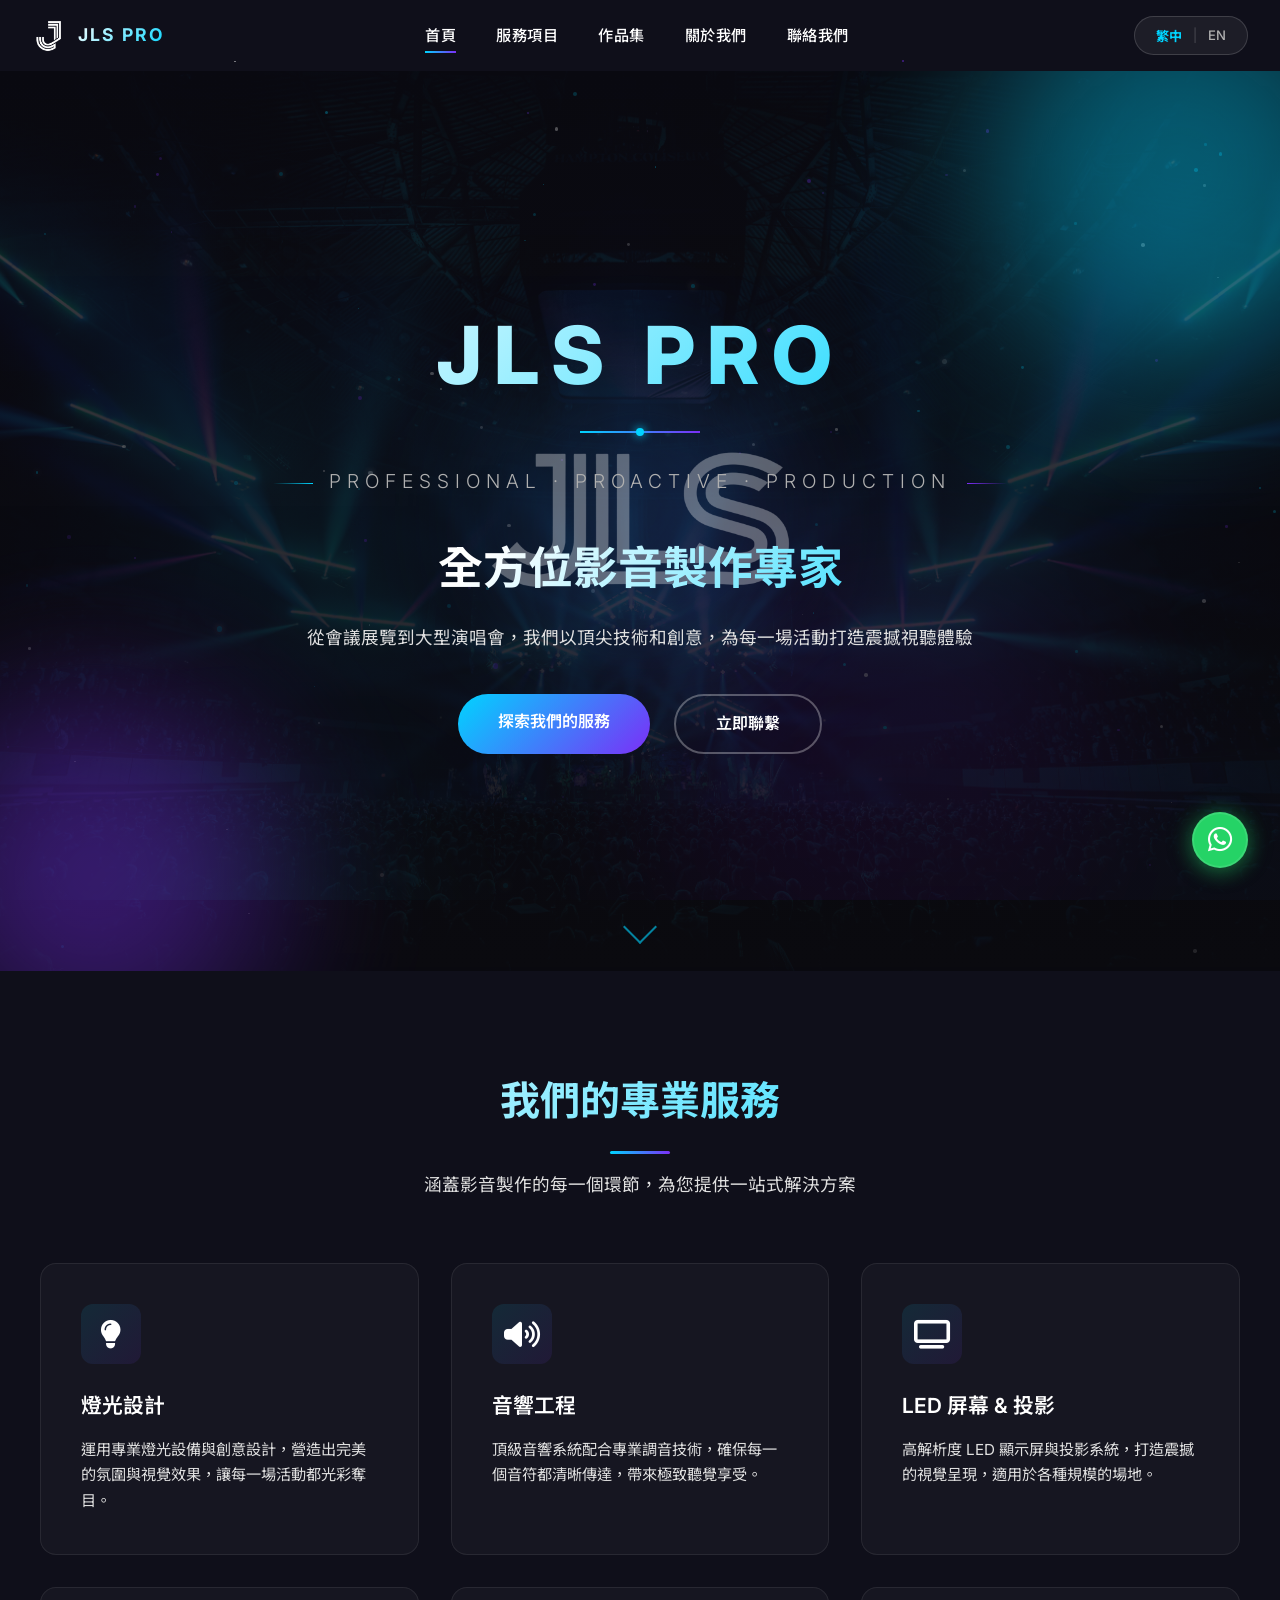
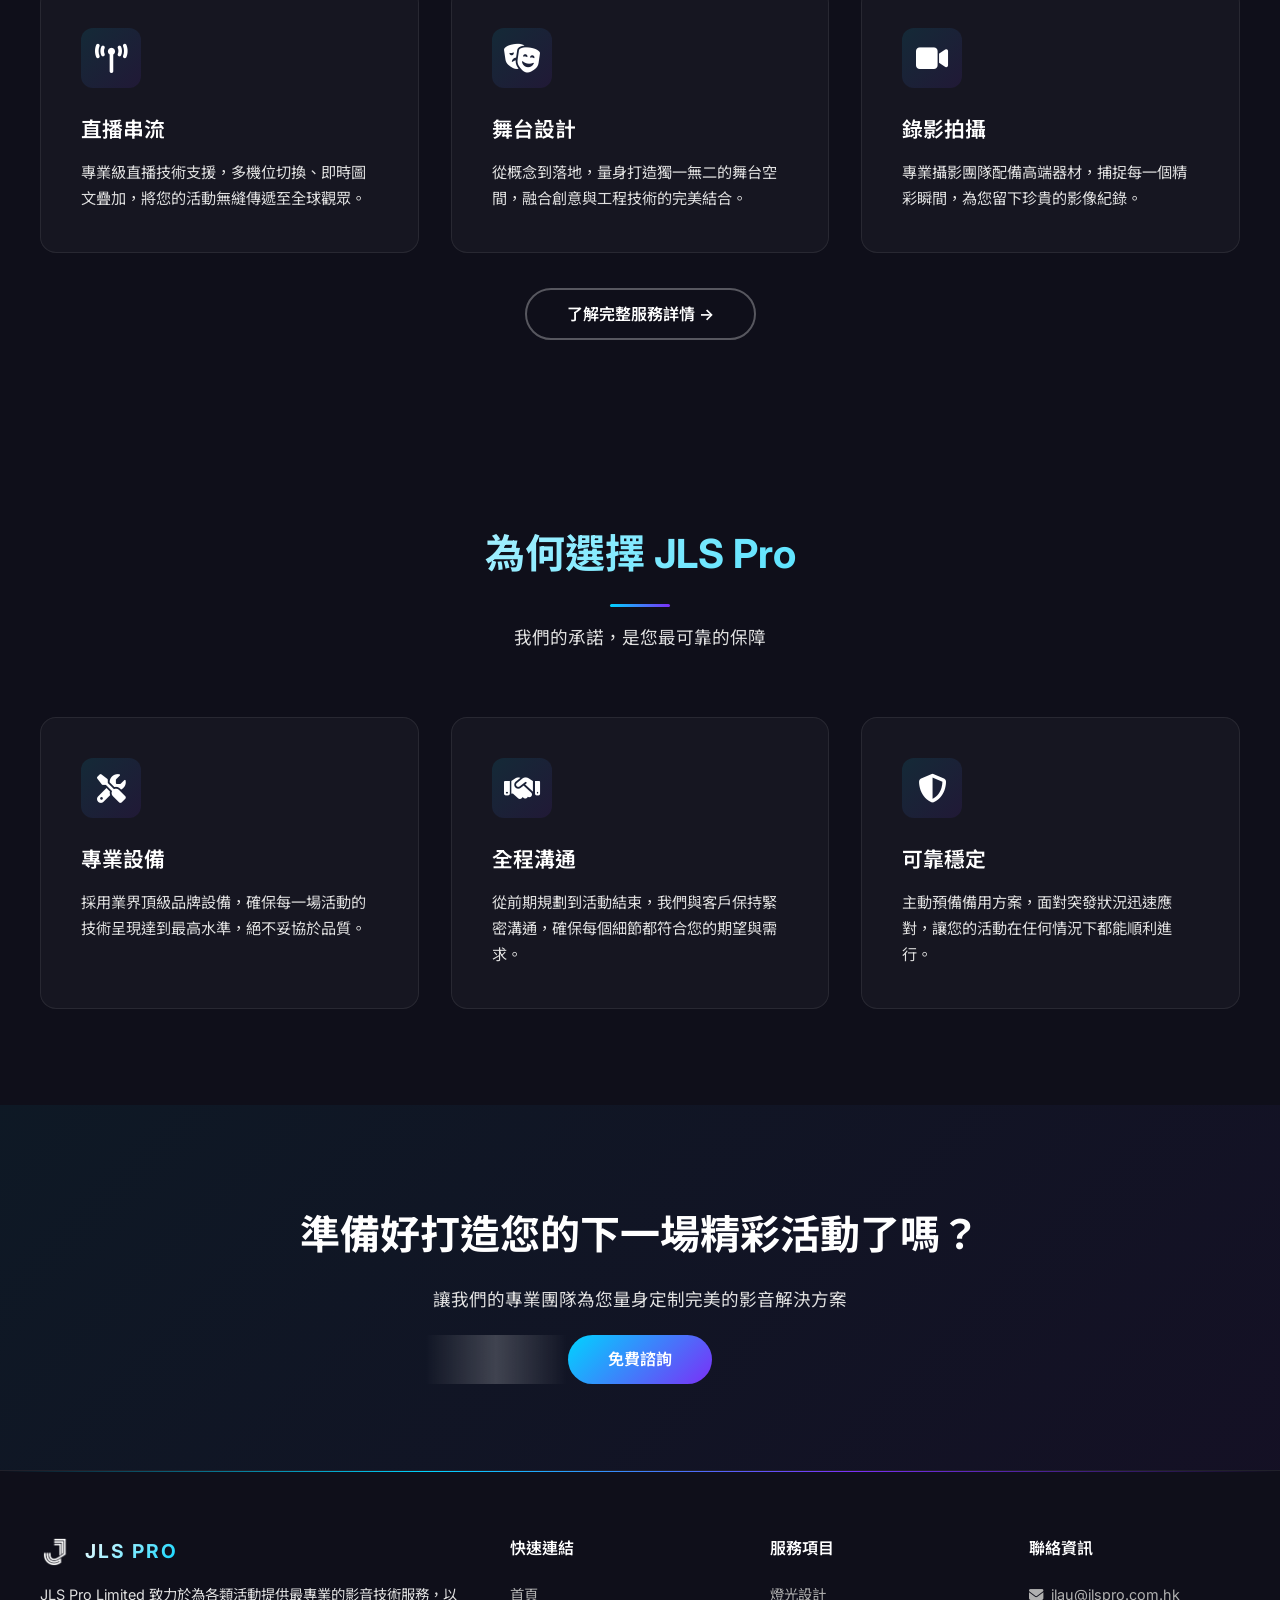
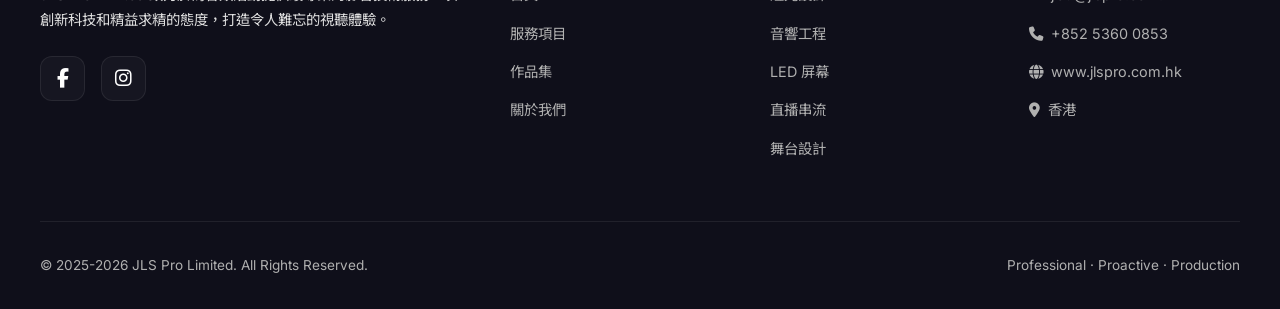
==== commit ada9a92a: "fix: improve text readability, fix footer consistency, update copyright year - Improve text contrast" ====
--- a/index.html
+++ b/index.html
@@ -219,7 +219,7 @@
             </div>
         </div>
         <div class="footer-bottom">
-            <p>&copy; 2025 JLS Pro Limited. All Rights Reserved.</p>
+            <p>&copy; 2025-2026 JLS Pro Limited. All Rights Reserved.</p>
             <p>Professional · Proactive · Production</p>
         </div>
     </footer>
--- a/assets/css/style.css
+++ b/assets/css/style.css
@@ -430,7 +430,7 @@
 
 .hero-subtitle {
     font-size: 1.1rem;
-    color: var(--text-gray);
+    color: var(--text-light-gray);
     max-width: 750px;
     margin: 0 auto 2.5rem;
     line-height: 1.8;
@@ -562,7 +562,7 @@
 
 .section-header p {
     font-size: 1.1rem;
-    color: var(--text-gray);
+    color: var(--text-light-gray);
     max-width: 600px;
     margin: 0 auto;
 }
@@ -635,7 +635,7 @@
 }
 
 .service-card p {
-    color: var(--text-gray);
+    color: var(--text-light-gray);
     font-size: 0.95rem;
     line-height: 1.7;
 }
@@ -810,7 +810,7 @@
 
 .cta-section p {
     font-size: 1.1rem;
-    color: var(--text-gray);
+    color: var(--text-light-gray);
     margin-bottom: 2rem;
     position: relative;
 }
@@ -835,7 +835,7 @@
 }
 
 .about-text p {
-    color: var(--text-gray);
+    color: var(--text-light-gray);
     margin-bottom: 1.2rem;
     line-height: 1.8;
 }
@@ -939,8 +939,9 @@
 }
 
 .value-card p {
-    color: var(--text-gray);
+    color: var(--text-light-gray);
     font-size: 0.95rem;
+    line-height: 1.7;
 }
 
 /* Team Section */
@@ -1078,7 +1079,7 @@
 }
 
 .contact-info-item p {
-    color: var(--text-gray);
+    color: var(--text-light-gray);
     font-size: 0.95rem;
 }
 
@@ -1178,7 +1179,7 @@
 }
 
 .footer-brand p {
-    color: var(--text-gray);
+    color: var(--text-light-gray);
     font-size: 0.9rem;
     line-height: 1.7;
 }
@@ -1419,7 +1420,7 @@
 }
 
 .service-detail-content p {
-    color: var(--text-gray);
+    color: var(--text-light-gray);
     line-height: 1.8;
     margin-bottom: 1rem;
 }
@@ -1962,6 +1963,7 @@
     font-weight: 600;
     color: rgba(255, 255, 255, 0.6);
     letter-spacing: 0.5px;
+    white-space: nowrap;
     transition: color 0.3s ease;
 }
 
@@ -2051,8 +2053,8 @@
 }
 
 .process-step p {
-    font-size: 0.8rem;
-    color: var(--text-gray);
+    font-size: 0.85rem;
+    color: var(--text-light-gray);
     max-width: 140px;
 }
 
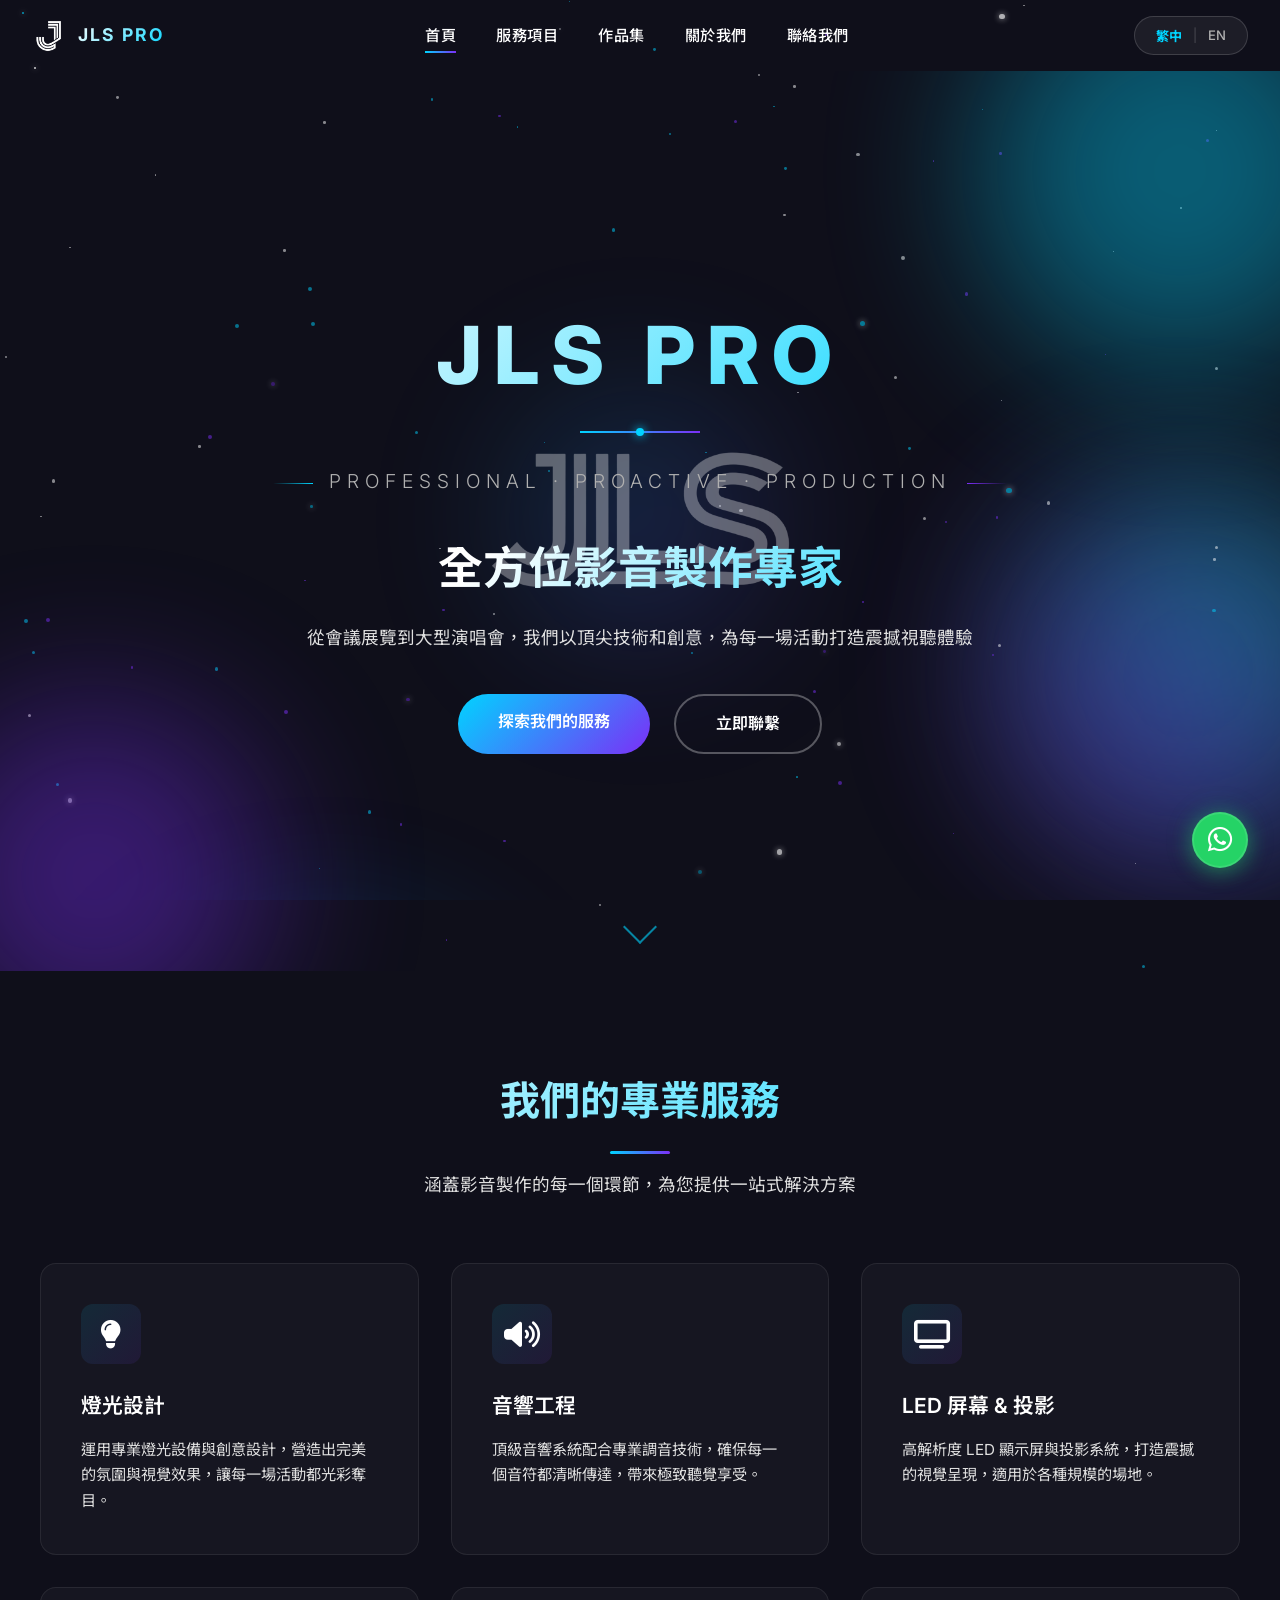
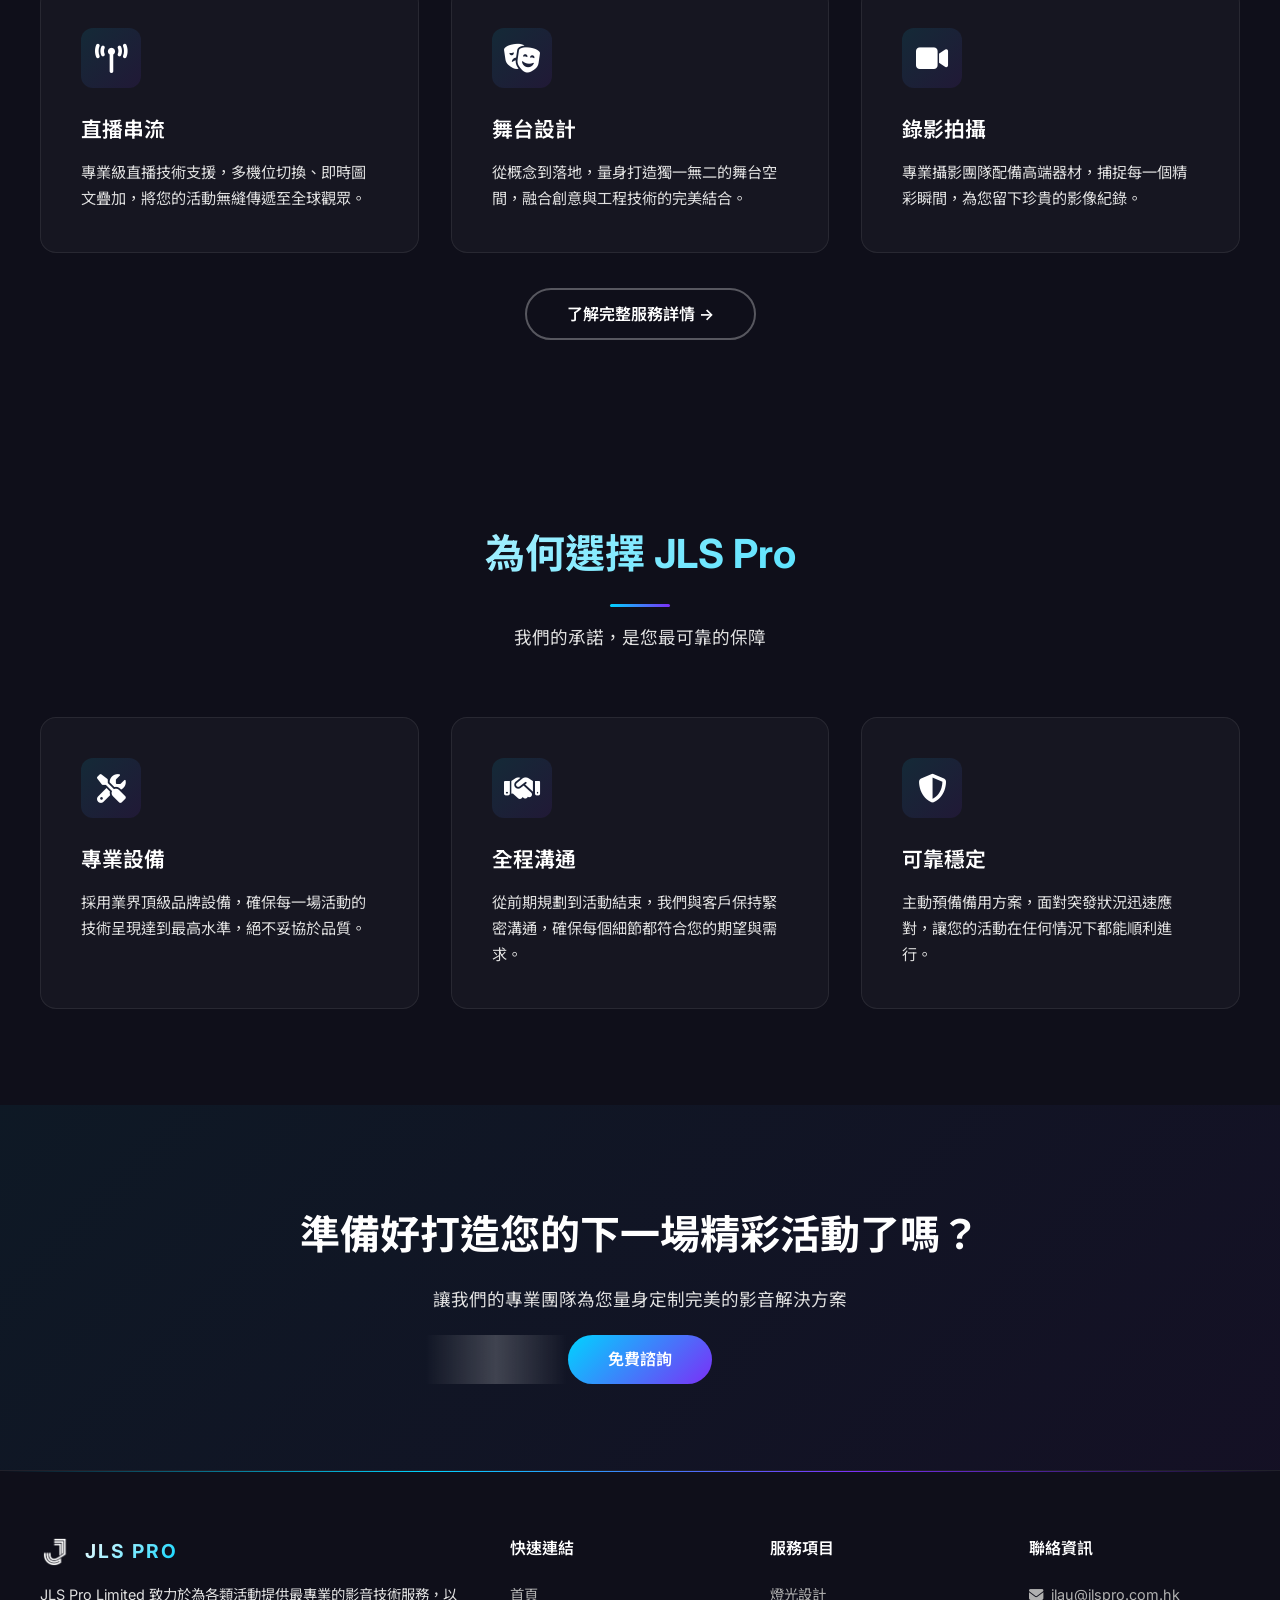
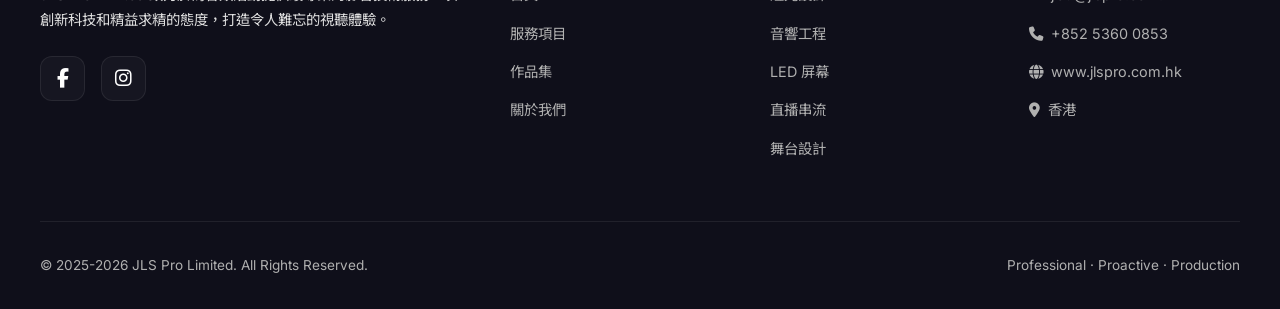
==== commit 9c9d81ae: "Remove hero background video, slideshow and overlay - Removed <video class='hero-video-bg'> and hero" ====
--- a/index.html
+++ b/index.html
@@ -48,18 +48,6 @@
 
     <!-- Hero Section - Redesigned -->
     <section class="hero">
-        <!-- Background Video -->
-        <video class="hero-video-bg" autoplay muted loop playsinline>
-            <source src="assets/videos/hero-bg.mp4" type="video/mp4">
-        </video>
-        <!-- Fallback Image Slideshow -->
-        <div class="hero-slideshow">
-            <img src="assets/images/photos/hero-concert-lights.jpg" alt="" class="active">
-            <img src="assets/images/photos/stage-lights-wide.jpeg" alt="">
-            <img src="assets/images/photos/concert-crowd-lights.jpg" alt="">
-            <img src="assets/images/photos/event-stage-lights.jpg" alt="">
-        </div>
-        <div class="hero-video-overlay"></div>
         <div class="hero-bg-animation"></div>
         <div class="hero-glow-orbs">
             <div class="orb orb-1"></div>
--- a/assets/css/style.css
+++ b/assets/css/style.css
@@ -76,6 +76,11 @@
     padding: 0.7rem 2rem;
 }
 
+.navbar.menu-open {
+    z-index: 10002;
+    background: #0a0a0f;
+}
+
 .nav-container {
     max-width: 1400px;
     margin: 0 auto;
@@ -1602,21 +1607,37 @@
         position: fixed;
         top: 0;
         left: 0;
-        width: 100%;
+        right: 0;
+        bottom: 0;
+        width: 100vw;
         height: 100vh;
-        background: rgba(10, 10, 10, 0.98);
+        height: 100dvh;
+        background: #0a0a0f;
         flex-direction: column;
         align-items: center;
         justify-content: center;
-        gap: 2rem;
+        gap: 2.5rem;
+        z-index: 10000;
+        padding: 2rem;
+        box-sizing: border-box;
     }
     
     .nav-links.active {
         display: flex;
     }
+
+    .nav-links a {
+        font-size: 1.3rem;
+        padding: 0.8rem 1.5rem;
+        color: var(--text-white);
+        text-decoration: none;
+        position: relative;
+        z-index: 1;
+    }
     
     .mobile-toggle {
         display: flex;
+        z-index: 10001;
     }
 
     .nav-logo-text {
@@ -1657,12 +1678,31 @@
         font-size: 2rem;
     }
     
+    .page-header {
+        padding: 8rem 1.5rem 3rem;
+    }
+
     .page-header h1 {
         font-size: 2rem;
+        position: relative;
+        z-index: 2;
+    }
+
+    .page-header p {
+        position: relative;
+        z-index: 2;
+        font-size: 0.95rem;
+        line-height: 1.6;
+        -webkit-font-smoothing: antialiased;
+        -moz-osx-font-smoothing: grayscale;
+        text-rendering: optimizeLegibility;
+        letter-spacing: 0.02em;
     }
 
     .page-header .page-brand-watermark {
-        width: 300px;
+        width: 220px;
+        opacity: 0.15;
+        z-index: 1;
     }
     
     .services-grid {
@@ -1794,7 +1834,7 @@
         position: fixed;
         top: 1rem;
         right: 4.5rem;
-        z-index: 1001;
+        z-index: 10001;
         margin-left: 0;
         padding: 0.35rem 0.8rem;
         font-size: 0.78rem;
@@ -2088,28 +2128,8 @@
 }
 
 /* ========================================
-   Hero Video Background
+   Hero Video Background (removed)
    ======================================== */
-.hero-video-bg {
-    position: absolute;
-    top: 0;
-    left: 0;
-    width: 100%;
-    height: 100%;
-    object-fit: cover;
-    z-index: 0;
-    opacity: 0.3;
-}
-
-.hero-video-overlay {
-    position: absolute;
-    top: 0;
-    left: 0;
-    width: 100%;
-    height: 100%;
-    background: linear-gradient(180deg, rgba(10, 10, 15, 0.4) 0%, rgba(10, 10, 15, 0.8) 100%);
-    z-index: 1;
-}
 
 .hero .hero-content {
     position: relative;
@@ -2125,32 +2145,8 @@
 }
 
 /* ========================================
-   Image Carousel / Hero Slideshow
+   Image Carousel / Hero Slideshow (removed)
    ======================================== */
-.hero-slideshow {
-    position: absolute;
-    top: 0;
-    left: 0;
-    width: 100%;
-    height: 100%;
-    z-index: 0;
-    overflow: hidden;
-}
-
-.hero-slideshow img {
-    position: absolute;
-    top: 0;
-    left: 0;
-    width: 100%;
-    height: 100%;
-    object-fit: cover;
-    opacity: 0;
-    transition: opacity 1.5s ease-in-out;
-}
-
-.hero-slideshow img.active {
-    opacity: 0.35;
-}
 
 /* ========================================
    Photo Sections Enhancement
@@ -2169,3 +2165,394 @@
         height: 200px;
     }
 }
+
+
+/* ========================================
+   Mobile Optimization - Global
+   ======================================== */
+@media (max-width: 768px) {
+    /* Improve text rendering on iOS */
+    body {
+        -webkit-font-smoothing: antialiased;
+        -moz-osx-font-smoothing: grayscale;
+        text-rendering: optimizeLegibility;
+    }
+
+    /* Prevent horizontal overflow */
+    html, body {
+        overflow-x: hidden;
+    }
+
+    /* Section padding adjustment for mobile */
+    .section {
+        padding: 3rem 1rem;
+    }
+
+    .container {
+        padding: 0 1rem;
+    }
+
+    /* CTA section mobile */
+    .cta-section {
+        padding: 3rem 1.5rem;
+    }
+
+    .cta-section h2 {
+        font-size: 1.6rem;
+    }
+
+    /* Footer mobile optimization */
+    .footer {
+        padding: 2.5rem 1.5rem 1.5rem;
+    }
+
+    .footer-brand-header {
+        margin-bottom: 1rem;
+    }
+
+    .footer-col h4 {
+        margin-top: 1.5rem;
+    }
+
+    /* WhatsApp button mobile */
+    .whatsapp-float {
+        bottom: 1.2rem;
+        right: 1.2rem;
+    }
+
+    .whatsapp-float a {
+        width: 50px;
+        height: 50px;
+        font-size: 1.4rem;
+    }
+
+    .whatsapp-tooltip {
+        display: none;
+    }
+
+    /* Service detail cards mobile */
+    .service-detail-card {
+        padding: 1.5rem;
+    }
+
+    .service-detail-icon {
+        width: 50px;
+        height: 50px;
+        font-size: 1.3rem;
+    }
+
+    /* Brand marquee mobile */
+    .brands-section {
+        padding: 2rem 0;
+    }
+
+    .brand-item {
+        min-width: 120px;
+        padding: 0.6rem 1rem;
+    }
+
+    .brand-item span {
+        font-size: 0.7rem;
+    }
+
+    /* Process timeline mobile optimization */
+    .process-section {
+        padding: 2rem 1rem;
+    }
+
+    /* Coming soon banner mobile */
+    .coming-soon-banner {
+        padding: 2rem 1.5rem;
+    }
+
+    .coming-soon-banner .banner-icon {
+        font-size: 2.5rem;
+    }
+
+    .coming-soon-banner h3 {
+        font-size: 1.2rem;
+    }
+
+    /* Submit work section mobile */
+    .submit-work-section {
+        padding: 2rem 1.5rem;
+        margin-top: 2rem;
+    }
+
+    /* Contact form mobile */
+    .contact-form {
+        padding: 1.5rem;
+    }
+
+    /* About page mobile */
+    .about-text h2 {
+        font-size: 1.8rem;
+    }
+
+    /* Hero section mobile adjustments */
+    .hero-subtitle {
+        font-size: 0.9rem;
+        padding: 0 1rem;
+    }
+
+    .hero-content {
+        padding: 0 1rem;
+    }
+
+    /* Ensure page-header glow is smaller on mobile */
+    .page-header::after {
+        width: 300px;
+        height: 300px;
+    }
+}
+
+/* Small phones (< 375px) */
+@media (max-width: 375px) {
+    .page-header h1 {
+        font-size: 1.7rem;
+    }
+
+    .page-header p {
+        font-size: 0.85rem;
+    }
+
+    .page-header .page-brand-watermark {
+        width: 180px;
+        opacity: 0.12;
+    }
+
+    .section-header h2 {
+        font-size: 1.6rem;
+    }
+
+    .hero-brand-title {
+        font-size: 2.5rem;
+    }
+
+    .hero-title {
+        font-size: 1.5rem;
+    }
+}
+
+/* ========================================
+   Services Accordion
+   ======================================== */
+.services-accordion {
+    display: flex;
+    flex-direction: column;
+    gap: 1rem;
+    max-width: 900px;
+    margin: 0 auto;
+}
+
+.accordion-item {
+    position: relative;
+    border: 1px solid var(--card-border);
+    border-radius: 12px;
+    overflow: hidden;
+    background: var(--card-bg);
+    backdrop-filter: blur(10px);
+    transition: var(--transition-smooth);
+}
+
+.accordion-item::before {
+    content: '';
+    position: absolute;
+    top: 0;
+    left: 0;
+    right: 0;
+    bottom: 0;
+    background-size: cover;
+    background-position: center;
+    opacity: 0.15;
+    z-index: 0;
+    transition: opacity 0.4s ease;
+    pointer-events: none;
+}
+
+.accordion-item:hover {
+    border-color: rgba(0, 212, 255, 0.3);
+    box-shadow: 0 0 20px rgba(0, 212, 255, 0.1);
+}
+
+.accordion-item:hover::before {
+    opacity: 0.25;
+}
+
+.accordion-header {
+    position: relative;
+    z-index: 1;
+    display: flex;
+    align-items: center;
+    justify-content: space-between;
+    padding: 1.25rem 1.5rem;
+    cursor: pointer;
+    user-select: none;
+    transition: var(--transition-smooth);
+}
+
+.accordion-header:hover {
+    background: rgba(255, 255, 255, 0.03);
+}
+
+.accordion-header-content {
+    display: flex;
+    align-items: center;
+    gap: 1rem;
+}
+
+.accordion-icon {
+    width: 48px;
+    height: 48px;
+    border-radius: 12px;
+    background: linear-gradient(135deg, var(--accent-blue), var(--accent-purple));
+    display: flex;
+    align-items: center;
+    justify-content: center;
+    font-size: 1.2rem;
+    color: white;
+    flex-shrink: 0;
+}
+
+.accordion-header h3 {
+    font-size: 1.3rem;
+    font-weight: 600;
+    color: var(--text-white);
+    margin: 0;
+}
+
+.accordion-toggle {
+    width: 36px;
+    height: 36px;
+    border-radius: 50%;
+    background: rgba(255, 255, 255, 0.05);
+    display: flex;
+    align-items: center;
+    justify-content: center;
+    color: var(--accent-blue);
+    font-size: 0.9rem;
+    transition: transform 0.4s ease, background 0.3s ease;
+    flex-shrink: 0;
+}
+
+.accordion-item.active .accordion-toggle {
+    transform: rotate(180deg);
+    background: rgba(0, 212, 255, 0.15);
+}
+
+.accordion-body {
+    position: relative;
+    z-index: 1;
+    max-height: 0;
+    overflow: hidden;
+    transition: max-height 0.5s cubic-bezier(0.4, 0, 0.2, 1);
+}
+
+.accordion-item.active .accordion-body {
+    max-height: 1200px;
+}
+
+.accordion-body-inner {
+    padding: 0 1.5rem 1.5rem;
+}
+
+.accordion-image {
+    width: 100%;
+    border-radius: 10px;
+    overflow: hidden;
+    margin-bottom: 1.2rem;
+    aspect-ratio: 16 / 9;
+    position: relative;
+}
+
+.accordion-image img {
+    width: 100%;
+    height: 100%;
+    object-fit: cover;
+    display: block;
+    transition: transform 0.6s ease;
+}
+
+.accordion-item.active .accordion-image img {
+    transform: scale(1.02);
+}
+
+.accordion-body-inner p {
+    color: var(--text-gray);
+    line-height: 1.8;
+    margin-bottom: 1.2rem;
+    font-size: 0.95rem;
+}
+
+.accordion-body-inner .service-features {
+    display: flex;
+    flex-wrap: wrap;
+    gap: 0.5rem;
+}
+
+.accordion-body-inner .service-feature-tag {
+    padding: 0.35rem 0.85rem;
+    border-radius: 20px;
+    border: 1px solid rgba(0, 212, 255, 0.3);
+    color: var(--accent-blue);
+    font-size: 0.8rem;
+    background: rgba(0, 212, 255, 0.05);
+    transition: var(--transition-smooth);
+}
+
+.accordion-body-inner .service-feature-tag:hover {
+    background: rgba(0, 212, 255, 0.15);
+    border-color: var(--accent-blue);
+}
+
+/* Responsive Accordion */
+@media (max-width: 768px) {
+    .accordion-header {
+        padding: 1rem 1.2rem;
+    }
+
+    .accordion-icon {
+        width: 40px;
+        height: 40px;
+        font-size: 1rem;
+    }
+
+    .accordion-header h3 {
+        font-size: 1.1rem;
+    }
+
+    .accordion-body-inner {
+        padding: 0 1.2rem 1.2rem;
+    }
+
+    .accordion-body-inner p {
+        font-size: 0.9rem;
+    }
+}
+
+@media (max-width: 480px) {
+    .accordion-header {
+        padding: 0.9rem 1rem;
+    }
+
+    .accordion-icon {
+        width: 36px;
+        height: 36px;
+        font-size: 0.9rem;
+        border-radius: 8px;
+    }
+
+    .accordion-header h3 {
+        font-size: 1rem;
+    }
+
+    .accordion-toggle {
+        width: 30px;
+        height: 30px;
+        font-size: 0.8rem;
+    }
+
+    .accordion-body-inner {
+        padding: 0 1rem 1rem;
+    }
+}
